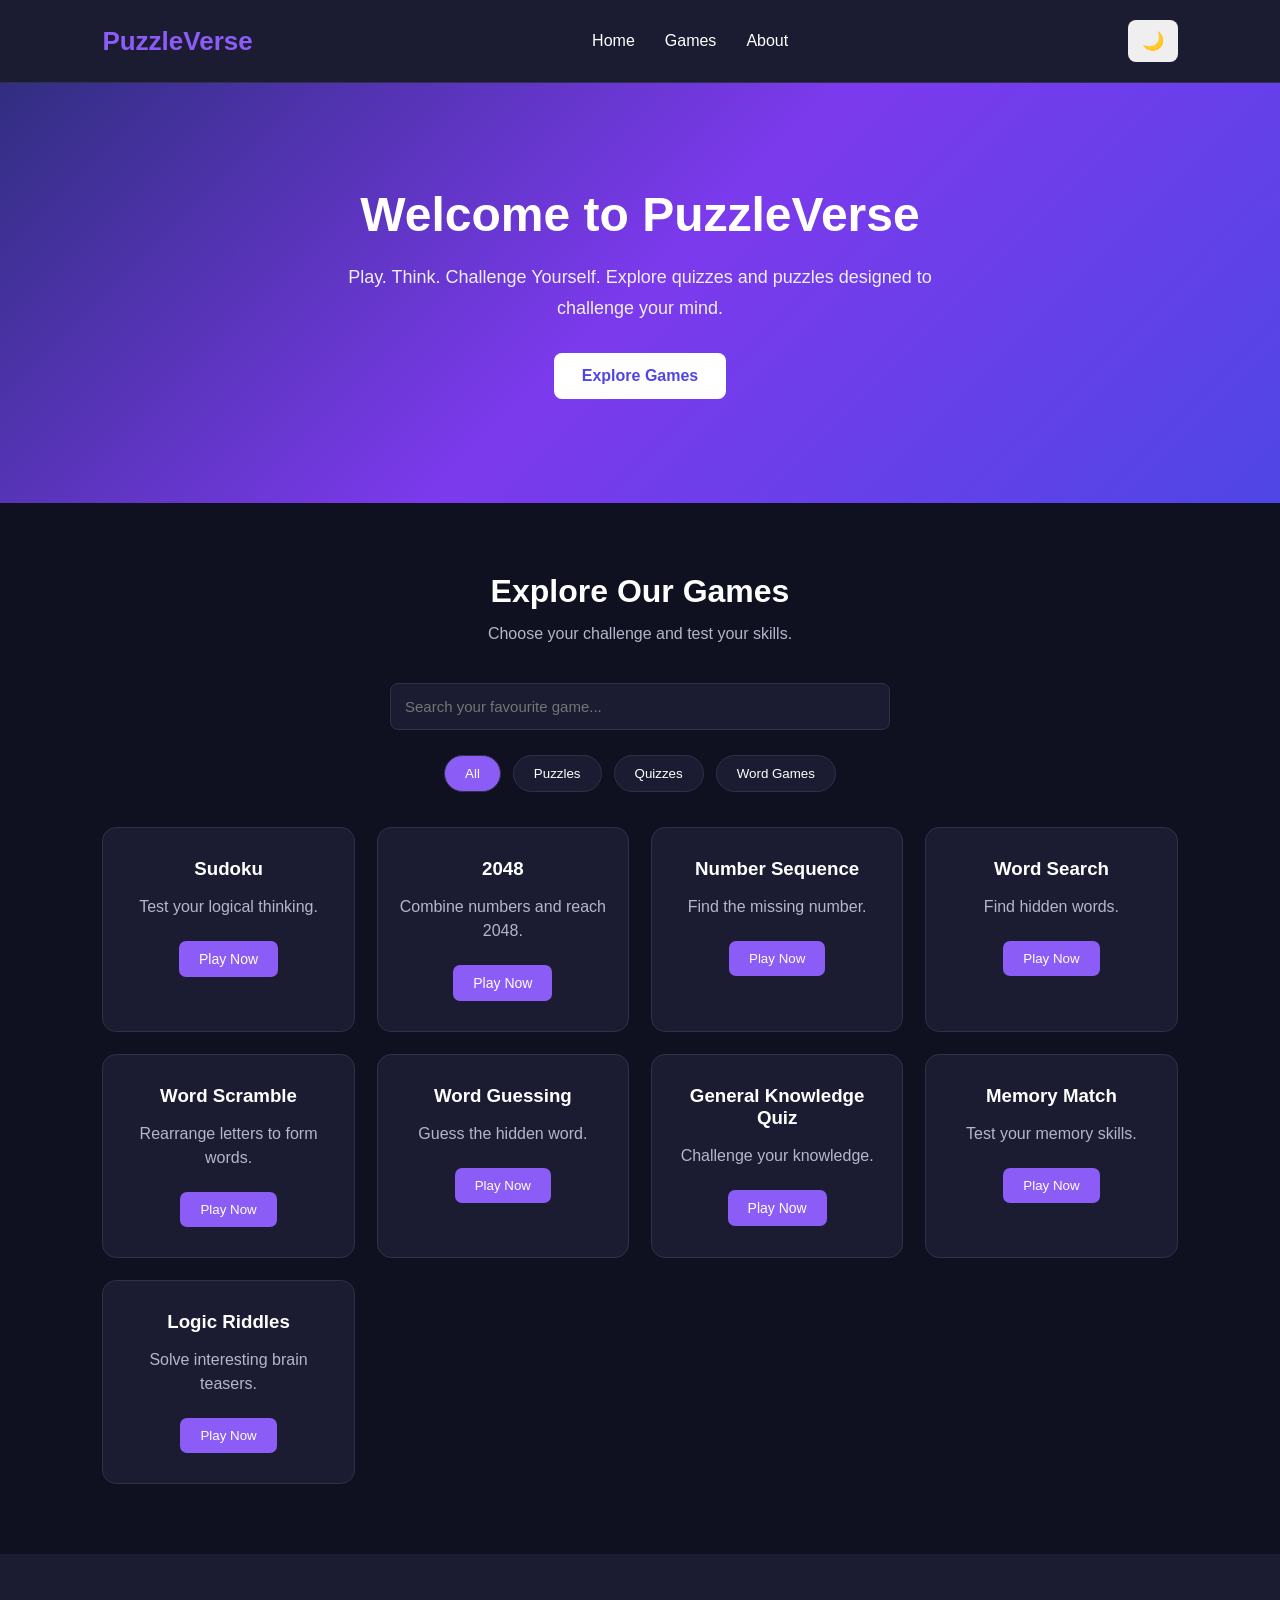
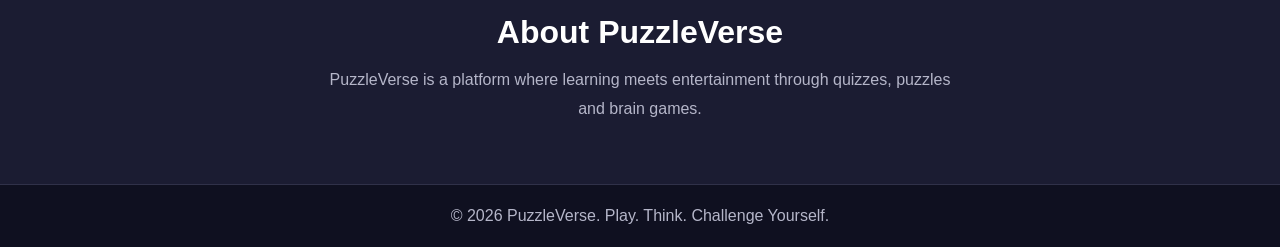
==== index.html @ 054cf8ab "Add 2048 puzzle game" ====
<!DOCTYPE html>
<html lang="en">
<head>
    <meta charset="UTF-8">
    <meta name="viewport" content="width=device-width, initial-scale=1.0">

    <title>PuzzleVerse | Play. Think. Challenge Yourself.</title>

    <link rel="stylesheet" href="style.css">
</head>

<body>

    <!-- Navigation Bar -->
    <header>
        <nav class="navbar">
            <div class="logo">PuzzleVerse</div>

            <ul class="nav-links">
                <li><a href="#home">Home</a></li>
                <li><a href="#games">Games</a></li>
                <li><a href="#about">About</a></li>
            </ul>

            <button id="theme-toggle">🌙</button>
        </nav>
    </header>

    <!-- Home Section -->
    <main>

        <section id="home" class="hero">
            <div class="hero-content">
                <h1>Welcome to PuzzleVerse</h1>

                <p>
                    Play. Think. Challenge Yourself.
                    Explore quizzes and puzzles designed
                    to challenge your mind.
                </p>

                <a href="#games" class="start-btn">
                    Explore Games
                </a>
            </div>
        </section>

        
<!-- Games Section -->
<section id="games" class="games-section">

    <h2>Explore Our Games</h2>

    <p class="section-description">
        Choose your challenge and test your skills.
    </p>

    <!-- Search Bar -->
    <input
        type="text"
        id="game-search"
        placeholder="Search your favourite game..."
    >

    <!-- Category Filters -->
    <div class="category-filters">
        <button class="filter-btn active" data-category="all">All</button>
        <button class="filter-btn" data-category="puzzle">Puzzles</button>
        <button class="filter-btn" data-category="quiz">Quizzes</button>
        <button class="filter-btn" data-category="word">Word Games</button>
    </div>

    <!-- Games Container -->
    <div class="games-container">

        <div class="game-card" data-category="puzzle">
            <h3>Sudoku</h3>
            <p>Test your logical thinking.</p>
            <a href="sudoku.html" class="play-link">Play Now</a>
        </div>

        <div class="game-card" data-category="puzzle">
            <h3>2048</h3>
            <p>Combine numbers and reach 2048.</p>
            <a href="2048.html" class="play-link">Play Now</a>
        </div>

        <div class="game-card" data-category="puzzle">
            <h3>Number Sequence</h3>
            <p>Find the missing number.</p>
            <button>Play Now</button>
        </div>

        <div class="game-card" data-category="word">
            <h3>Word Search</h3>
            <p>Find hidden words.</p>
            <button>Play Now</button>
        </div>

        <div class="game-card" data-category="word">
            <h3>Word Scramble</h3>
            <p>Rearrange letters to form words.</p>
            <button>Play Now</button>
        </div>

        <div class="game-card" data-category="word">
            <h3>Word Guessing</h3>
            <p>Guess the hidden word.</p>
            <button>Play Now</button>
        </div>

        <div class="game-card" data-category="quiz">
            <h3>General Knowledge Quiz</h3>
            <p>Challenge your knowledge.</p>
            <a href="quiz.html" class="play-link">Play Now</a>
        </div>

        <div class="game-card" data-category="puzzle">
            <h3>Memory Match</h3>
            <p>Test your memory skills.</p>
            <button>Play Now</button>
        </div>

        <div class="game-card" data-category="puzzle">
            <h3>Logic Riddles</h3>
            <p>Solve interesting brain teasers.</p>
            <button>Play Now</button>
        </div>

    </div>

    <p id="no-results" hidden>No games found.</p>

</section>
        <!-- About Section -->
        <section id="about" class="about-section">
            <h2>About PuzzleVerse</h2>

            <p>
                PuzzleVerse is a platform where learning
                meets entertainment through quizzes,
                puzzles and brain games.
            </p>
        </section>

    </main>

    <!-- Footer -->
    <footer>
        <p>© 2026 PuzzleVerse. Play. Think. Challenge Yourself.</p>
    </footer>

    <script src="script.js"></script>

</body>
</html>
---- style.css ----
/* General Reset */
* {
    margin: 0;
    padding: 0;
    box-sizing: border-box;
}

/* Theme Variables */
:root {
    --bg-color: #0f1020;
    --card-color: #1b1c32;
    --text-color: #ffffff;
    --secondary-color: #b5b6c9;
    --primary-color: #8b5cf6;
    --border-color: #303149;
}

body {
    font-family: Arial, sans-serif;
    background-color: var(--bg-color);
    color: var(--text-color);
    transition: 0.3s ease;
}

/* Navigation */
.navbar {
    display: flex;
    justify-content: space-between;
    align-items: center;
    padding: 20px 8%;
    background-color: var(--card-color);
    border-bottom: 1px solid var(--border-color);
}

.logo {
    font-size: 26px;
    font-weight: bold;
    color: var(--primary-color);
}

.nav-links {
    display: flex;
    list-style: none;
    gap: 30px;
}

.nav-links a {
    text-decoration: none;
    color: var(--text-color);
    transition: 0.3s;
}

.nav-links a:hover {
    color: var(--primary-color);
}

#theme-toggle {
    padding: 10px 14px;
    border: none;
    border-radius: 8px;
    cursor: pointer;
    font-size: 18px;
}

/* Hero Section */
.hero {
    min-height: 420px;
    display: flex;
    align-items: center;
    justify-content: center;
    text-align: center;
    padding: 60px 20px;
    background: linear-gradient(135deg, #312e81, #7c3aed, #4f46e5);
}

.hero-content {
    max-width: 650px;
}

.hero h1 {
    font-size: 48px;
    margin-bottom: 20px;
}

.hero p {
    font-size: 18px;
    line-height: 1.7;
    margin-bottom: 30px;
    color: #eeeeff;
}

.start-btn {
    display: inline-block;
    padding: 14px 28px;
    background-color: white;
    color: #4f46e5;
    text-decoration: none;
    font-weight: bold;
    border-radius: 8px;
    transition: 0.3s;
}

.start-btn:hover {
    transform: translateY(-3px);
}

/* Games Section */
.games-section {
    padding: 70px 8%;
    text-align: center;
}

.games-section h2,
.about-section h2 {
    font-size: 32px;
    margin-bottom: 15px;
}

.section-description {
    color: var(--secondary-color);
    margin-bottom: 40px;
}

.games-container {
    display: grid;
    grid-template-columns: repeat(4, 1fr);
    gap: 22px;
}

.game-card {
    background-color: var(--card-color);
    padding: 30px 20px;
    border-radius: 14px;
    border: 1px solid var(--border-color);
    transition: 0.3s;
}

.game-card:hover {
    transform: translateY(-8px);
    border-color: var(--primary-color);
}

.game-card h3 {
    margin-bottom: 15px;
}

.game-card p {
    color: var(--secondary-color);
    line-height: 1.5;
    margin-bottom: 22px;
}

.game-card button {
    padding: 10px 20px;
    background-color: var(--primary-color);
    color: white;
    border: none;
    border-radius: 7px;
    cursor: pointer;
}

.game-card button:hover {
    background-color: #7041d8;
}

/* About Section */
.about-section {
    padding: 60px 8%;
    text-align: center;
    background-color: var(--card-color);
}

.about-section p {
    color: var(--secondary-color);
    max-width: 650px;
    margin: auto;
    line-height: 1.8;
}

/* Footer */
footer {
    text-align: center;
    padding: 22px;
    color: var(--secondary-color);
    border-top: 1px solid var(--border-color);
}

/* Light Theme */
body.light-theme {
    --bg-color: #f5f5ff;
    --card-color: #ffffff;
    --text-color: #20213a;
    --secondary-color: #66677a;
    --border-color: #e1e1ed;
}

/* Responsive Design */
@media (max-width: 900px) {
    .games-container {
        grid-template-columns: repeat(2, 1fr);
    }
}

@media (max-width: 600px) {
    .navbar {
        flex-wrap: wrap;
        gap: 18px;
    }

    .nav-links {
        gap: 15px;
    }

    .hero h1 {
        font-size: 34px;
    }

    .games-container {
        grid-template-columns: 1fr;
    }
}

/* Game Search */
#game-search {
    width: 100%;
    max-width: 500px;
    padding: 14px;
    margin: 10px auto 25px;
    display: block;
    border: 1px solid var(--border-color);
    border-radius: 8px;
    background-color: var(--card-color);
    color: var(--text-color);
    font-size: 15px;
    outline: none;
}

#game-search:focus {
    border-color: var(--primary-color);
}

/* Category Filters */
.category-filters {
    display: flex;
    justify-content: center;
    flex-wrap: wrap;
    gap: 12px;
    margin-bottom: 35px;
}

.filter-btn {
    padding: 10px 20px;
    border: 1px solid var(--border-color);
    border-radius: 20px;
    background-color: var(--card-color);
    color: var(--text-color);
    cursor: pointer;
    transition: 0.3s;
}

.filter-btn:hover,
.filter-btn.active {
    background-color: var(--primary-color);
    color: white;
}

/* No Search Results */
#no-results {
    margin-top: 25px;
    color: var(--secondary-color);
}

/* ==================================
   QUIZ PAGE DESIGN
================================== */

.quiz-page {
    min-height: 75vh;
    display: flex;
    justify-content: center;
    align-items: center;
    padding: 50px 20px;
}

.quiz-container {
    width: 100%;
    max-width: 650px;
    padding: 35px;
    background-color: var(--card-color);
    border: 1px solid var(--border-color);
    border-radius: 16px;
    text-align: center;
}

.quiz-container h1 {
    font-size: 30px;
    margin-bottom: 12px;
}

.quiz-subtitle {
    color: var(--secondary-color);
    margin-bottom: 30px;
}

#welcome-screen h2,
#result-screen h2 {
    margin-bottom: 15px;
}

#welcome-screen p {
    color: var(--secondary-color);
    line-height: 1.7;
    margin-bottom: 25px;
}

.quiz-btn {
    padding: 13px 25px;
    background-color: var(--primary-color);
    color: white;
    border: none;
    border-radius: 8px;
    cursor: pointer;
    font-size: 15px;
    font-weight: bold;
    transition: 0.3s;
}

.quiz-btn:hover {
    background-color: #7041d8;
    transform: translateY(-2px);
}

.quiz-info {
    display: flex;
    justify-content: space-between;
    margin: 25px 0 15px;
    font-weight: bold;
}

#timer {
    color: var(--primary-color);
}

.progress-container {
    height: 8px;
    background-color: var(--border-color);
    border-radius: 10px;
    overflow: hidden;
    margin-bottom: 30px;
}

#progress-bar {
    height: 100%;
    width: 0%;
    background-color: var(--primary-color);
    transition: width 0.3s;
}

#question-text {
    font-size: 21px;
    margin-bottom: 25px;
}

#options-container {
    display: grid;
    gap: 12px;
}

.option-btn {
    width: 100%;
    padding: 14px;
    background-color: var(--bg-color);
    color: var(--text-color);
    border: 1px solid var(--border-color);
    border-radius: 8px;
    cursor: pointer;
    font-size: 15px;
    text-align: left;
    transition: 0.2s;
}

.option-btn:hover:not(:disabled) {
    border-color: var(--primary-color);
}

.option-btn:disabled {
    cursor: not-allowed;
    opacity: 0.9;
}

.option-btn.correct {
    background-color: #15803d;
    color: white;
    border-color: #15803d;
}

.option-btn.incorrect {
    background-color: #b91c1c;
    color: white;
    border-color: #b91c1c;
}

#feedback {
    min-height: 25px;
    margin: 20px 0;
    font-weight: bold;
}

#result-screen p {
    margin: 18px 0;
    color: var(--secondary-color);
}

.back-link {
    display: inline-block;
    color: var(--primary-color);
    text-decoration: none;
}

.back-link:hover {
    text-decoration: underline;
}

@media (max-width: 600px) {
    .quiz-container {
        padding: 25px 18px;
    }

    .quiz-container h1 {
        font-size: 25px;
    }

    #question-text {
        font-size: 18px;
    }
}
.play-link {
    display: inline-block;
    padding: 10px 20px;
    background-color: var(--primary-color);
    color: white;
    text-decoration: none;
    border-radius: 7px;
    font-size: 14px;
}

.play-link:hover {
    background-color: #7041d8;
}

/* ==================================
   SUDOKU PAGE DESIGN
================================== */

.sudoku-page {
    min-height: 80vh;
    padding: 45px 15px;
    display: flex;
    justify-content: center;
    align-items: flex-start;
}

.sudoku-container {
    width: 100%;
    max-width: 650px;
    padding: 30px;
    background-color: var(--card-color);
    border: 1px solid var(--border-color);
    border-radius: 18px;
    text-align: center;
    box-shadow: 0 10px 35px rgba(0, 0, 0, 0.15);
}

.sudoku-container h1 {
    font-size: 32px;
    margin-bottom: 12px;
}

.sudoku-subtitle {
    color: var(--secondary-color);
    margin-bottom: 30px;
}

/* Game Settings */

#sudoku-settings {
    display: flex;
    flex-direction: column;
    align-items: center;
    gap: 15px;
}

#sudoku-settings h2 {
    margin-bottom: 10px;
}

#sudoku-settings label {
    width: 100%;
    max-width: 350px;
    text-align: left;
    font-weight: bold;
}

#difficulty,
#mistake-mode {
    width: 100%;
    max-width: 350px;
    padding: 12px;
    border: 1px solid var(--border-color);
    border-radius: 8px;
    background-color: var(--bg-color);
    color: var(--text-color);
    font-size: 15px;
}

/* Common Sudoku Buttons */

.sudoku-btn {
    padding: 12px 22px;
    background: linear-gradient(135deg, #8b5cf6, #6366f1);
    color: white;
    border: none;
    border-radius: 9px;
    cursor: pointer;
    font-size: 14px;
    font-weight: bold;
    transition: 0.25s ease;
}

.sudoku-btn:hover {
    transform: translateY(-3px);
    box-shadow: 0 5px 15px rgba(139, 92, 246, 0.3);
}

#start-sudoku {
    margin-top: 15px;
}

/* Game Information */

.sudoku-info {
    display: flex;
    justify-content: space-between;
    gap: 15px;
    margin: 20px 0;
    padding: 15px;
    background-color: var(--bg-color);
    border-radius: 10px;
    font-weight: bold;
}

/* Sudoku Board */

#sudoku-board {
    width: 100%;
    max-width: 500px;
    aspect-ratio: 1 / 1;
    margin: 20px auto;
    display: grid;
    grid-template-columns: repeat(9, 1fr);
    grid-template-rows: repeat(9, 1fr);
    border: 3px solid var(--primary-color);
    border-radius: 5px;
    overflow: hidden;
}

.sudoku-cell {
    min-width: 0;
    min-height: 0;
    display: flex;
    align-items: center;
    justify-content: center;
    padding: 0;
    border: 1px solid var(--border-color);
    background-color: var(--bg-color);
    color: var(--text-color);
    font-size: clamp(12px, 3.5vw, 21px);
    font-weight: 500;
    cursor: pointer;
    transition: background-color 0.15s ease;
}

/* Separate 3x3 Boxes */

.sudoku-cell:nth-child(3n) {
    border-right: 2px solid var(--primary-color);
}

.sudoku-cell:nth-child(9n) {
    border-right: none;
}

.sudoku-cell:nth-child(n+19):nth-child(-n+27),
.sudoku-cell:nth-child(n+46):nth-child(-n+54) {
    border-bottom: 2px solid var(--primary-color);
}

/* Fixed and Entered Numbers */

.sudoku-cell.fixed {
    font-weight: bold;
    color: var(--primary-color);
    background-color: var(--card-color);
}

.sudoku-cell.user-filled {
    color: #38bdf8;
    font-weight: bold;
}

/* Cell Highlighting */

.sudoku-cell.related {
    background-color: rgba(139, 92, 246, 0.12);
}

.sudoku-cell.selected {
    background-color: rgba(139, 92, 246, 0.35);
    outline: 2px solid var(--primary-color);
    outline-offset: -2px;
}

.sudoku-cell.same-number {
    background-color: rgba(34, 197, 94, 0.18);
}

.sudoku-cell.conflict {
    background-color: rgba(239, 68, 68, 0.25);
    color: #ef4444;
}

/* Number Buttons */

#number-buttons {
    max-width: 500px;
    margin: 20px auto;
    display: grid;
    grid-template-columns: repeat(5, 1fr);
    gap: 10px;
}

#number-buttons button {
    padding: 13px 5px;
    border: 1px solid var(--border-color);
    border-radius: 9px;
    background-color: var(--bg-color);
    color: var(--text-color);
    font-size: 18px;
    font-weight: bold;
    cursor: pointer;
    transition: 0.2s;
}

#number-buttons button:hover {
    background-color: var(--primary-color);
    color: white;
    transform: translateY(-2px);
}

/* Game Controls */

.sudoku-controls {
    display: flex;
    justify-content: center;
    flex-wrap: wrap;
    gap: 12px;
    margin-top: 25px;
}

#sudoku-message {
    min-height: 25px;
    margin-top: 20px;
    color: var(--secondary-color);
    font-weight: bold;
}

/* Result Screen */

#sudoku-result {
    padding: 25px 10px;
}

#sudoku-result h2 {
    margin-bottom: 15px;
    color: #22c55e;
}

#sudoku-result p {
    margin-bottom: 25px;
    color: var(--secondary-color);
}

#sudoku-result .back-link {
    display: block;
    margin-top: 20px;
}

/* Mobile Responsive Design */

@media (max-width: 600px) {

    .sudoku-page {
        padding: 25px 10px;
    }

    .sudoku-container {
        padding: 22px 12px;
    }

    .sudoku-container h1 {
        font-size: 25px;
    }

    .sudoku-info {
        font-size: 13px;
        padding: 12px 8px;
    }

    #sudoku-board {
        width: 100%;
    }

    #number-buttons {
        gap: 6px;
    }

    #number-buttons button {
        padding: 12px 3px;
        font-size: 16px;
    }

    .sudoku-controls {
        gap: 8px;
    }

    .sudoku-btn {
        padding: 11px 14px;
        font-size: 13px;
    }

}
/* Alternate Sudoku 3x3 box shading */
.sudoku-cell.shaded-box {
    background-color: #e8eaf5;
}

/* Dark mode */
body:not(.light-theme) .sudoku-cell.shaded-box {
    background-color: #252740;
}

/* =========================
   2048 GAME STYLING
========================= */

.game-page {
    min-height: 85vh;
    padding: 40px 20px;
    display: flex;
    justify-content: center;
    align-items: flex-start;
}

.game-container {
    width: 100%;
    max-width: 520px;
    text-align: center;
}

.game-container h1 {
    font-size: 3rem;
    margin-bottom: 8px;
    color: var(--primary-color);
}

.game-subtitle {
    color: var(--secondary-color);
    margin-bottom: 25px;
}

.game-score-container {
    display: flex;
    justify-content: center;
    gap: 15px;
    margin-bottom: 20px;
}

.score-box {
    background: var(--card-color);
    border: 1px solid var(--border-color);
    border-radius: 12px;
    padding: 12px 25px;
    min-width: 110px;
}

.score-box span {
    display: block;
    color: var(--secondary-color);
    font-size: 0.9rem;
}

.score-box strong {
    font-size: 1.5rem;
    color: var(--text-color);
}

.game-controls {
    display: flex;
    justify-content: center;
    gap: 12px;
    margin-bottom: 20px;
}

.game-controls button {
    border: none;
    border-radius: 8px;
    padding: 11px 20px;
    background: var(--primary-color);
    color: white;
    font-size: 0.95rem;
    font-weight: bold;
    cursor: pointer;
    transition: 0.2s;
}

.game-controls button:hover {
    opacity: 0.85;
    transform: translateY(-2px);
}

/* 4x4 Game Board */

.game-board {
    width: 100%;
    aspect-ratio: 1 / 1;
    background: var(--border-color);
    border-radius: 14px;
    padding: 10px;
    display: grid;
    grid-template-columns: repeat(4, 1fr);
    grid-template-rows: repeat(4, 1fr);
    gap: 10px;
    touch-action: none;
}

.tile {
    border-radius: 8px;
    display: flex;
    justify-content: center;
    align-items: center;
    font-size: clamp(1.2rem, 5vw, 2rem);
    font-weight: bold;
    color: #555;
    background: #dcdcdc;
    transition: background 0.15s;
}

/* Number tile colors */

.tile-0 {
    background: #c9c9c9;
}

.tile-2 {
    background: #eee4da;
}

.tile-4 {
    background: #ede0c8;
}

.tile-8 {
    background: #f2b179;
    color: white;
}

.tile-16 {
    background: #f59563;
    color: white;
}

.tile-32 {
    background: #f67c5f;
    color: white;
}

.tile-64 {
    background: #f65e3b;
    color: white;
}

.tile-128 {
    background: #edcf72;
    color: white;
}

.tile-256 {
    background: #edcc61;
    color: white;
}

.tile-512 {
    background: #edc850;
    color: white;
}

.tile-1024 {
    background: #edc53f;
    color: white;
    font-size: clamp(1rem, 4vw, 1.7rem);
}

.tile-2048 {
    background: #edc22e;
    color: white;
    font-size: clamp(1rem, 4vw, 1.7rem);
}

.game-message {
    min-height: 25px;
    margin: 20px 0;
    color: var(--secondary-color);
    font-weight: 500;
}

.game-instructions {
    margin-top: 25px;
    padding: 20px;
    background: var(--card-color);
    border: 1px solid var(--border-color);
    border-radius: 12px;
    text-align: left;
}

.game-instructions h3 {
    margin-bottom: 10px;
    color: var(--primary-color);
}

.game-instructions p {
    color: var(--secondary-color);
    line-height: 1.6;
}

/* Mobile responsiveness */

@media (max-width: 500px) {
    .game-page {
        padding: 25px 12px;
    }

    .game-board {
        gap: 7px;
        padding: 7px;
    }

    .game-controls button {
        padding: 10px 15px;
    }
}
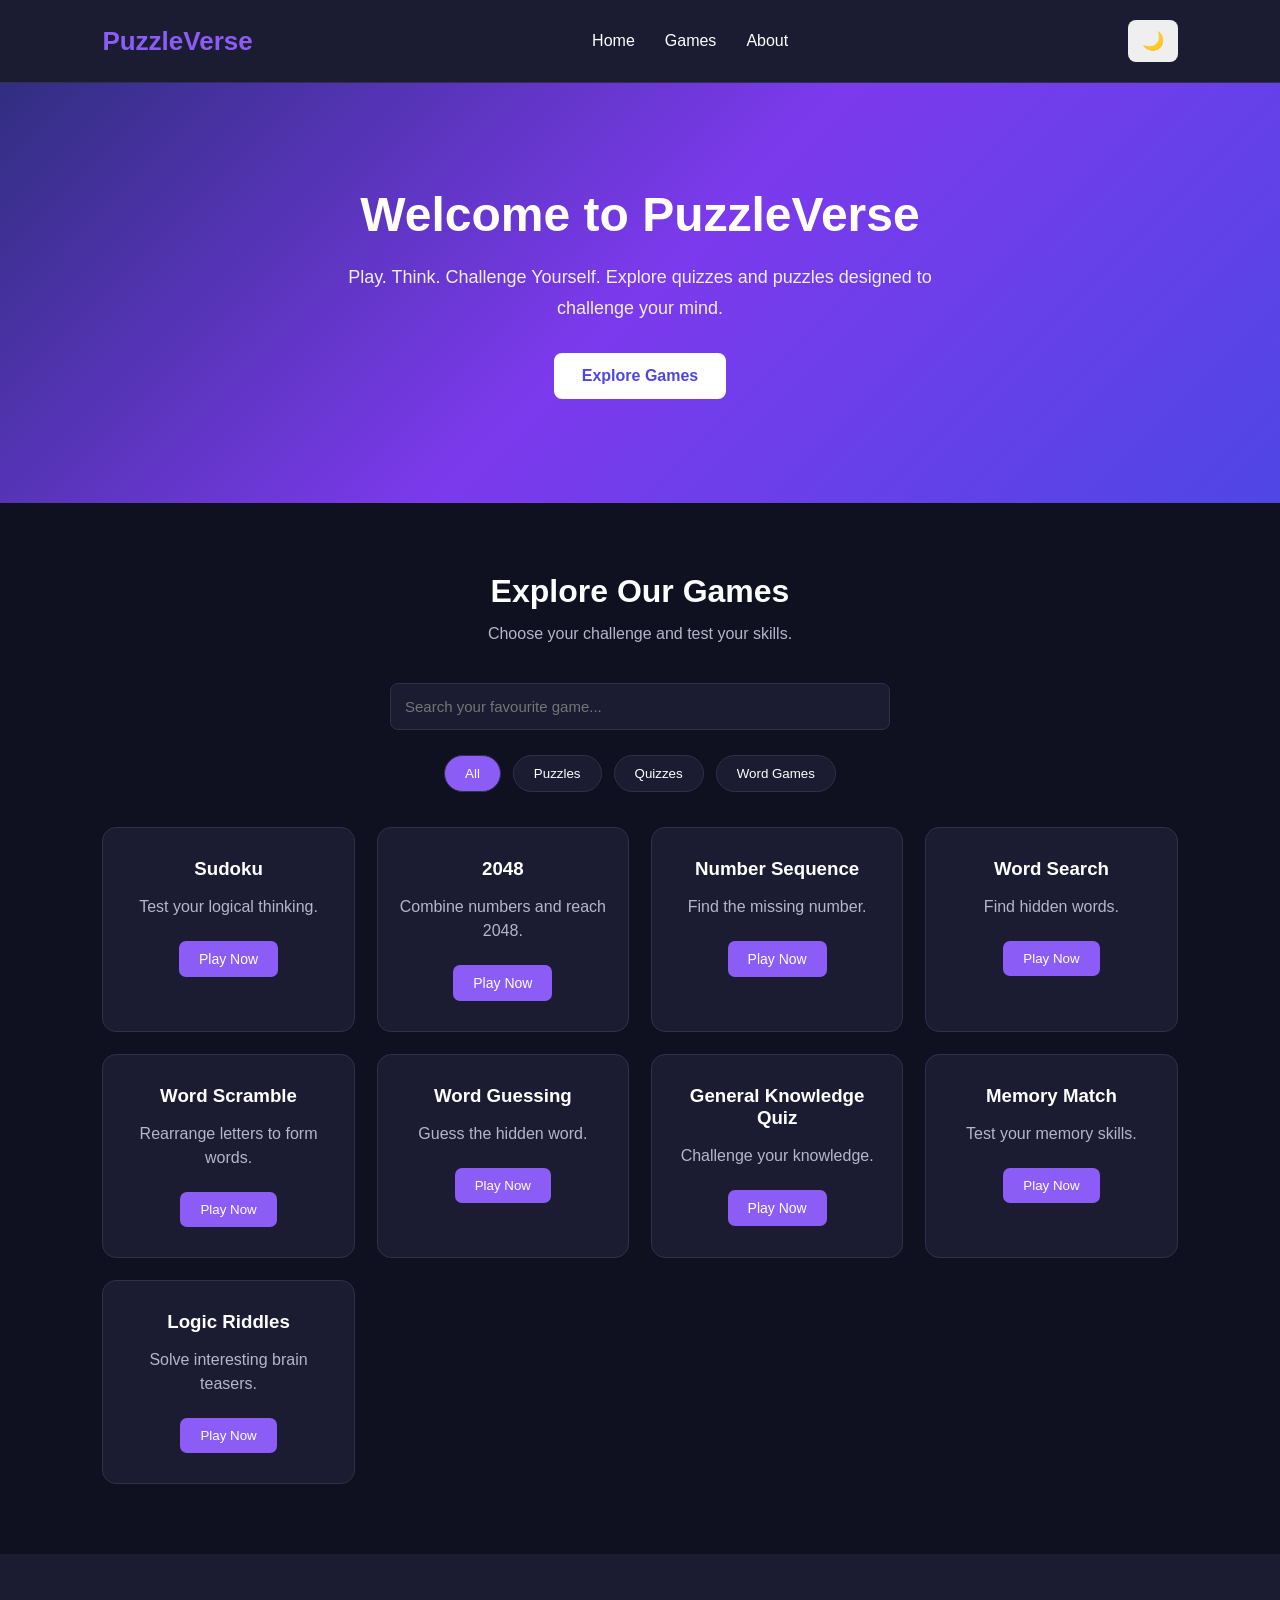
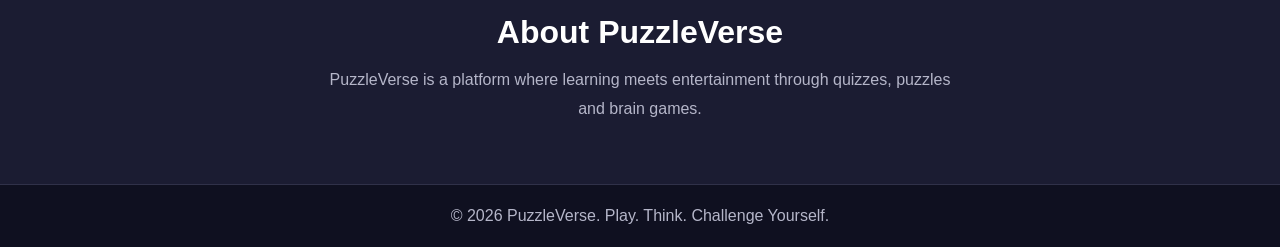
==== commit 45ff2d28: "Add number sequence puzzle game" ====
--- a/index.html
+++ b/index.html
@@ -88,7 +88,7 @@
         <div class="game-card" data-category="puzzle">
             <h3>Number Sequence</h3>
             <p>Find the missing number.</p>
-            <button>Play Now</button>
+            <a href="number-sequence.html" class="play-link">Play Now</a>
         </div>
 
         <div class="game-card" data-category="word">
--- a/style.css
+++ b/style.css
@@ -958,3 +958,286 @@
         padding: 10px 15px;
     }
 }
+
+/* ==============================
+   NUMBER SEQUENCE GAME
+============================== */
+
+.sequence-page {
+    min-height: 85vh;
+    padding: 40px 20px;
+    display: flex;
+    justify-content: center;
+    align-items: flex-start;
+}
+
+.sequence-container {
+    width: 100%;
+    max-width: 650px;
+    text-align: center;
+}
+
+.sequence-container h1 {
+    font-size: 2.6rem;
+    color: var(--primary-color);
+    margin-bottom: 10px;
+}
+
+.sequence-subtitle {
+    color: var(--secondary-color);
+    margin-bottom: 30px;
+}
+
+/* Settings */
+
+.sequence-settings {
+    display: flex;
+    justify-content: center;
+    align-items: center;
+    flex-wrap: wrap;
+    gap: 12px;
+    margin-bottom: 25px;
+}
+
+.sequence-settings label {
+    color: var(--text-color);
+    font-weight: bold;
+}
+
+.sequence-settings select,
+.sequence-settings button {
+    padding: 11px 16px;
+    border-radius: 8px;
+    border: 1px solid var(--border-color);
+    font-size: 0.95rem;
+}
+
+.sequence-settings select {
+    background: var(--card-color);
+    color: var(--text-color);
+}
+
+.sequence-settings button {
+    background: var(--primary-color);
+    color: white;
+    border: none;
+    cursor: pointer;
+    font-weight: bold;
+}
+
+/* Score information */
+
+.sequence-info {
+    display: grid;
+    grid-template-columns: repeat(3, 1fr);
+    gap: 12px;
+    margin-bottom: 20px;
+}
+
+.sequence-info-box {
+    background: var(--card-color);
+    border: 1px solid var(--border-color);
+    padding: 14px;
+    border-radius: 12px;
+}
+
+.sequence-info-box span {
+    display: block;
+    color: var(--secondary-color);
+    font-size: 0.9rem;
+}
+
+.sequence-info-box strong {
+    display: block;
+    color: var(--text-color);
+    font-size: 1.5rem;
+    margin-top: 5px;
+}
+
+/* Progress bar */
+
+.sequence-progress {
+    width: 100%;
+    height: 9px;
+    background: var(--border-color);
+    border-radius: 20px;
+    overflow: hidden;
+    margin-bottom: 25px;
+}
+
+#progress-bar {
+    height: 100%;
+    width: 0%;
+    background: var(--primary-color);
+    transition: width 0.3s ease;
+}
+
+/* Question area */
+
+.sequence-game {
+    background: var(--card-color);
+    border: 1px solid var(--border-color);
+    padding: 25px;
+    border-radius: 16px;
+}
+
+.sequence-game h2 {
+    color: var(--text-color);
+    margin-bottom: 25px;
+}
+
+.number-sequence {
+    display: flex;
+    justify-content: center;
+    flex-wrap: wrap;
+    gap: 10px;
+    margin: 25px 0;
+}
+
+.number-sequence span {
+    min-width: 55px;
+    padding: 15px 10px;
+    background: var(--bg-color);
+    border: 1px solid var(--border-color);
+    border-radius: 10px;
+    color: var(--text-color);
+    font-size: 1.3rem;
+    font-weight: bold;
+}
+
+.number-sequence .missing-number {
+    background: var(--primary-color);
+    color: white;
+    border-color: var(--primary-color);
+}
+
+/* Answer options */
+
+.sequence-options {
+    display: grid;
+    grid-template-columns: repeat(2, 1fr);
+    gap: 12px;
+    margin: 25px 0;
+}
+
+.sequence-option {
+    padding: 15px;
+    border: 1px solid var(--border-color);
+    border-radius: 10px;
+    background: var(--bg-color);
+    color: var(--text-color);
+    font-size: 1.1rem;
+    font-weight: bold;
+    cursor: pointer;
+    transition: 0.2s;
+}
+
+.sequence-option:hover:not(:disabled) {
+    border-color: var(--primary-color);
+    background: var(--primary-color);
+    color: white;
+}
+
+.sequence-option:disabled {
+    cursor: not-allowed;
+    opacity: 0.85;
+}
+
+.sequence-option.correct {
+    background: #16a34a;
+    color: white;
+    border-color: #16a34a;
+}
+
+.sequence-option.wrong {
+    background: #dc2626;
+    color: white;
+    border-color: #dc2626;
+}
+
+/* Messages and buttons */
+
+#sequence-message {
+    min-height: 25px;
+    margin: 15px 0;
+    font-weight: bold;
+    color: var(--secondary-color);
+}
+
+#next-question,
+#play-again {
+    padding: 12px 25px;
+    background: var(--primary-color);
+    color: white;
+    border: none;
+    border-radius: 8px;
+    font-weight: bold;
+    cursor: pointer;
+}
+
+#next-question:disabled {
+    opacity: 0.5;
+    cursor: not-allowed;
+}
+
+/* Results */
+
+.sequence-result {
+    display: none;
+    background: var(--card-color);
+    border: 1px solid var(--border-color);
+    padding: 30px;
+    border-radius: 16px;
+    margin-top: 20px;
+}
+
+.sequence-result h2 {
+    color: var(--primary-color);
+    margin-bottom: 15px;
+}
+
+.sequence-result p {
+    color: var(--secondary-color);
+    margin: 12px 0;
+}
+
+#final-score {
+    display: block;
+    font-size: 2.5rem;
+    color: var(--text-color);
+    margin: 15px 0;
+}
+
+/* Mobile */
+
+@media (max-width: 500px) {
+    .sequence-page {
+        padding: 25px 12px;
+    }
+
+    .sequence-container h1 {
+        font-size: 2rem;
+    }
+
+    .sequence-game {
+        padding: 18px 12px;
+    }
+
+    .number-sequence {
+        gap: 6px;
+    }
+
+    .number-sequence span {
+        min-width: 43px;
+        padding: 12px 7px;
+        font-size: 1.1rem;
+    }
+
+    .sequence-options {
+        gap: 8px;
+    }
+
+    .sequence-option {
+        padding: 13px 8px;
+    }
+}
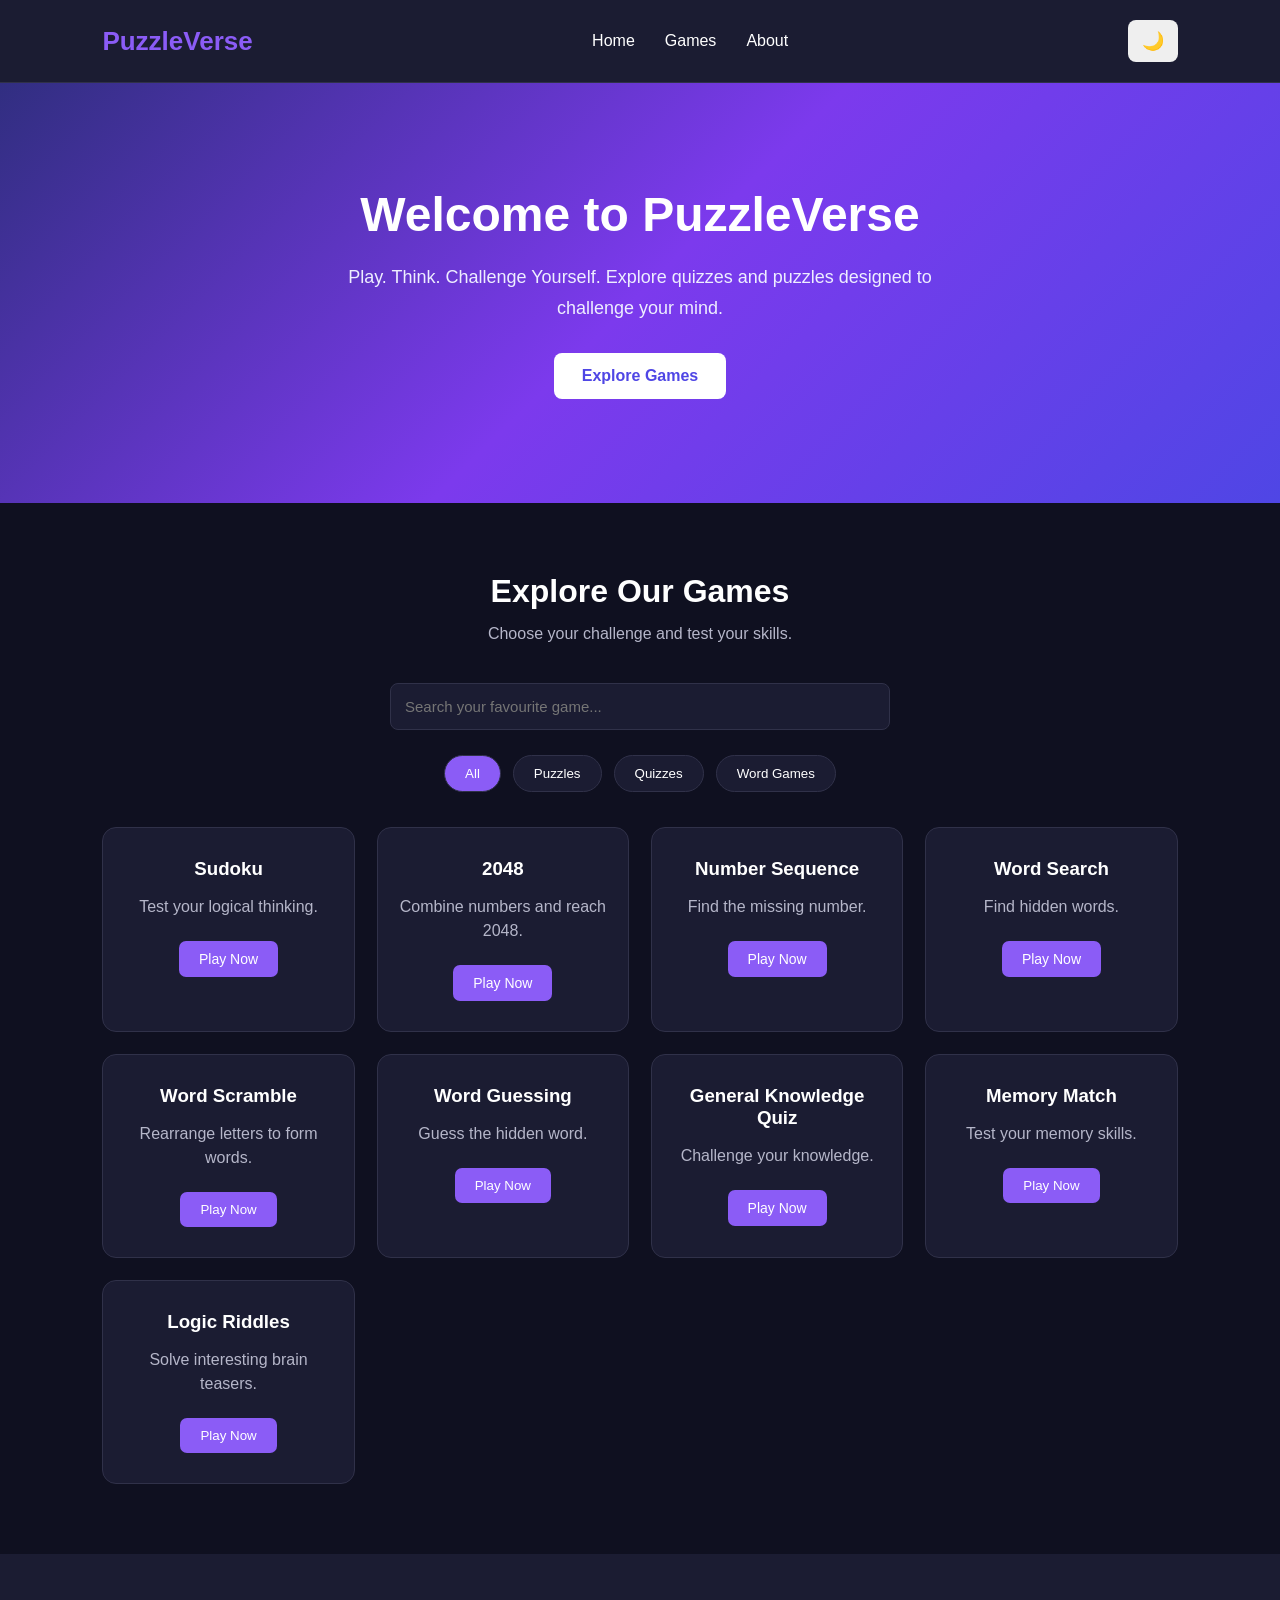
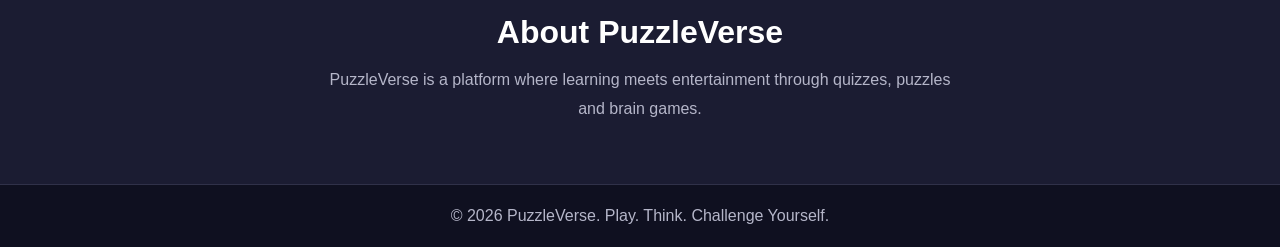
==== commit bea1de4d: "Add word search puzzle game" ====
--- a/index.html
+++ b/index.html
@@ -94,7 +94,7 @@
         <div class="game-card" data-category="word">
             <h3>Word Search</h3>
             <p>Find hidden words.</p>
-            <button>Play Now</button>
+            <a href="word-search.html" class="play-link">Play Now</a>
         </div>
 
         <div class="game-card" data-category="word">
--- a/style.css
+++ b/style.css
@@ -1241,3 +1241,267 @@
         padding: 13px 8px;
     }
 }
+
+/* =================================
+   WORD SEARCH GAME
+================================= */
+
+.word-search-page {
+    min-height: 85vh;
+    padding: 40px 20px;
+    display: flex;
+    justify-content: center;
+}
+
+.word-search-container {
+    width: 100%;
+    max-width: 850px;
+    text-align: center;
+}
+
+.word-search-container h1 {
+    font-size: 2.6rem;
+    color: var(--primary-color);
+    margin-bottom: 10px;
+}
+
+.word-search-subtitle {
+    color: var(--secondary-color);
+    margin-bottom: 25px;
+}
+
+/* Settings */
+
+.word-search-settings {
+    display: flex;
+    justify-content: center;
+    align-items: center;
+    flex-wrap: wrap;
+    gap: 12px;
+    margin-bottom: 25px;
+}
+
+.word-search-settings label {
+    color: var(--text-color);
+    font-weight: bold;
+}
+
+.word-search-settings select,
+.word-search-settings button {
+    padding: 11px 16px;
+    border-radius: 8px;
+    font-size: 0.95rem;
+}
+
+.word-search-settings select {
+    background: var(--card-color);
+    color: var(--text-color);
+    border: 1px solid var(--border-color);
+}
+
+.word-search-settings button {
+    background: var(--primary-color);
+    color: white;
+    border: none;
+    cursor: pointer;
+    font-weight: bold;
+}
+
+/* Information cards */
+
+.word-search-info {
+    display: grid;
+    grid-template-columns: repeat(3, 1fr);
+    gap: 12px;
+    margin-bottom: 25px;
+}
+
+.word-info-box {
+    padding: 14px;
+    background: var(--card-color);
+    border: 1px solid var(--border-color);
+    border-radius: 12px;
+}
+
+.word-info-box span {
+    display: block;
+    color: var(--secondary-color);
+    font-size: 0.9rem;
+}
+
+.word-info-box strong {
+    display: block;
+    margin-top: 5px;
+    font-size: 1.4rem;
+    color: var(--text-color);
+}
+
+/* Main layout */
+
+.word-search-layout {
+    display: grid;
+    grid-template-columns: minmax(0, 1fr) 200px;
+    gap: 20px;
+    align-items: start;
+}
+
+/* Letter grid */
+
+.word-grid {
+    display: grid;
+    grid-template-columns: repeat(10, minmax(0, 1fr));
+    gap: 5px;
+    padding: 12px;
+    background: var(--card-color);
+    border: 1px solid var(--border-color);
+    border-radius: 14px;
+    user-select: none;
+    touch-action: none;
+}
+
+.word-cell {
+    aspect-ratio: 1;
+    min-width: 0;
+    display: flex;
+    align-items: center;
+    justify-content: center;
+    border-radius: 6px;
+    background: var(--bg-color);
+    border: 1px solid var(--border-color);
+    color: var(--text-color);
+    font-size: clamp(0.7rem, 2.5vw, 1.1rem);
+    font-weight: bold;
+    cursor: pointer;
+    transition: 0.15s;
+}
+
+.word-cell.selected {
+    background: var(--primary-color);
+    color: white;
+    border-color: var(--primary-color);
+}
+
+.word-cell.found {
+    background: #16a34a;
+    color: white;
+    border-color: #16a34a;
+}
+
+/* Word list */
+
+.word-list-container {
+    padding: 16px;
+    background: var(--card-color);
+    border: 1px solid var(--border-color);
+    border-radius: 14px;
+    text-align: left;
+}
+
+.word-list-container h3 {
+    color: var(--primary-color);
+    margin-bottom: 15px;
+    text-align: center;
+}
+
+.word-list {
+    display: flex;
+    flex-direction: column;
+    gap: 10px;
+}
+
+.word-item {
+    padding: 8px 10px;
+    background: var(--bg-color);
+    border: 1px solid var(--border-color);
+    border-radius: 7px;
+    color: var(--text-color);
+    font-weight: bold;
+    text-align: center;
+}
+
+.word-item.found {
+    color: #16a34a;
+    text-decoration: line-through;
+    opacity: 0.7;
+}
+
+/* Message and buttons */
+
+.word-message {
+    min-height: 25px;
+    margin: 20px 0;
+    color: var(--secondary-color);
+    font-weight: bold;
+}
+
+#word-play-again {
+    padding: 12px 25px;
+    border: none;
+    border-radius: 8px;
+    background: var(--primary-color);
+    color: white;
+    font-weight: bold;
+    cursor: pointer;
+    transition: 0.2s;
+}
+
+#word-play-again:hover {
+    opacity: 0.85;
+    transform: translateY(-2px);
+}
+
+/* Instructions */
+
+.word-instructions {
+    margin-top: 30px;
+    padding: 20px;
+    background: var(--card-color);
+    border: 1px solid var(--border-color);
+    border-radius: 12px;
+    text-align: left;
+}
+
+.word-instructions h3 {
+    color: var(--primary-color);
+    margin-bottom: 10px;
+}
+
+.word-instructions p {
+    color: var(--secondary-color);
+    line-height: 1.6;
+    margin-bottom: 8px;
+}
+
+/* Mobile responsiveness */
+
+@media (max-width: 650px) {
+    .word-search-page {
+        padding: 25px 10px;
+    }
+
+    .word-search-container h1 {
+        font-size: 2rem;
+    }
+
+    .word-search-layout {
+        grid-template-columns: 1fr;
+    }
+
+    .word-list-container {
+        width: 100%;
+    }
+
+    .word-list {
+        display: grid;
+        grid-template-columns: repeat(2, 1fr);
+    }
+
+    .word-grid {
+        gap: 3px;
+        padding: 7px;
+    }
+
+    .word-cell {
+        border-radius: 4px;
+    }
+}
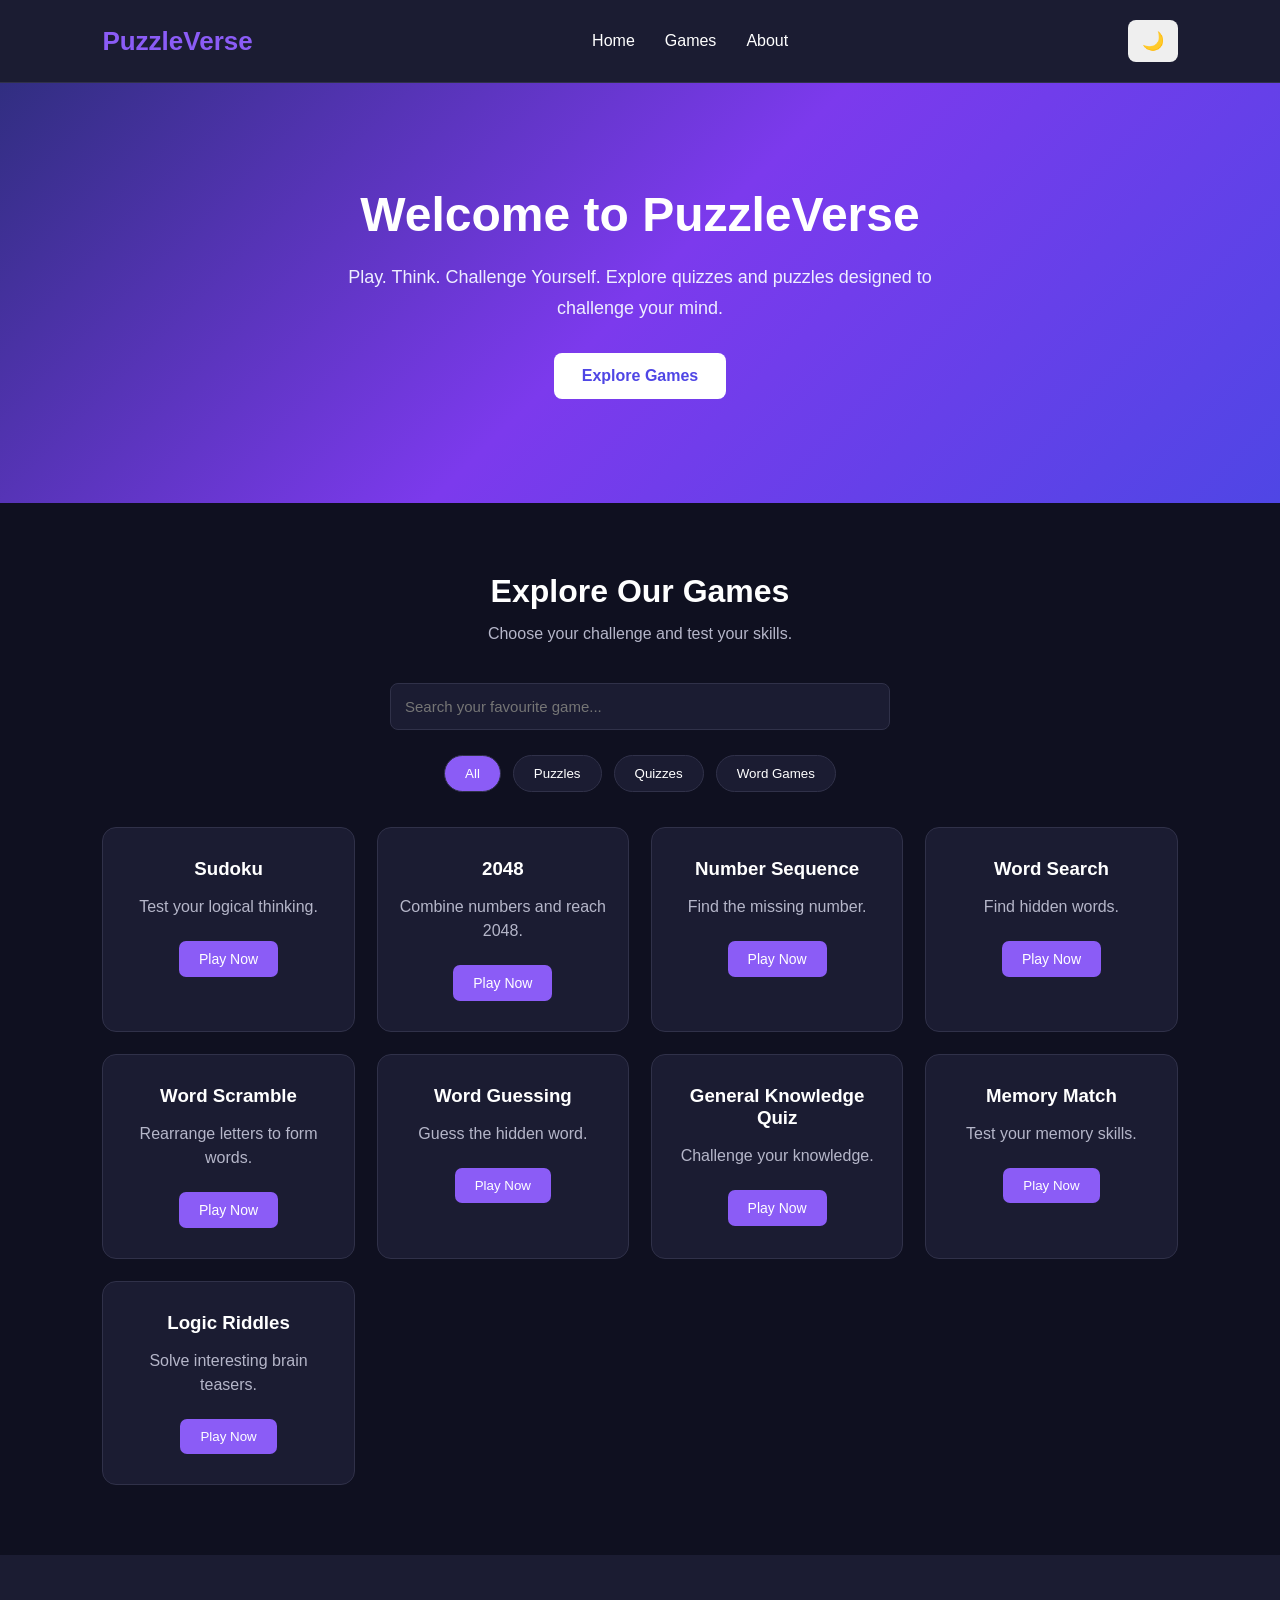
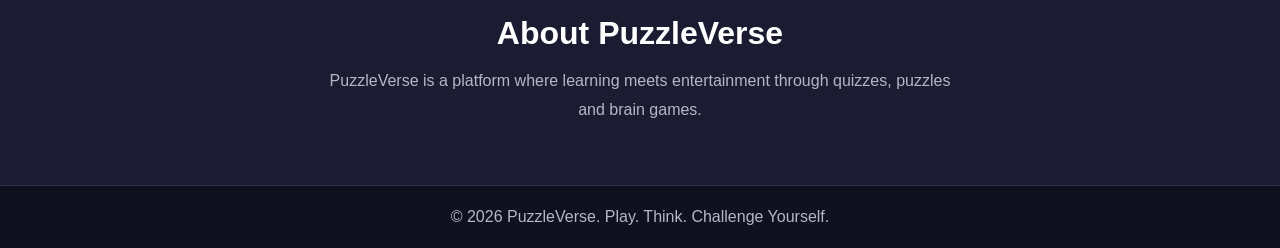
==== commit e36a7d29: "Add word scramble puzzle game" ====
--- a/index.html
+++ b/index.html
@@ -100,7 +100,7 @@
         <div class="game-card" data-category="word">
             <h3>Word Scramble</h3>
             <p>Rearrange letters to form words.</p>
-            <button>Play Now</button>
+            <a href="word-scramble.html" class="play-link">Play Now</a>
         </div>
 
         <div class="game-card" data-category="word">
--- a/style.css
+++ b/style.css
@@ -1505,3 +1505,255 @@
         border-radius: 4px;
     }
 }
+
+/* ==============================
+   WORD SCRAMBLE GAME
+================================ */
+
+.word-scramble-page {
+    min-height: 100vh;
+    padding: 35px 20px;
+}
+
+.word-scramble-container {
+    max-width: 850px;
+    margin: 0 auto;
+    text-align: center;
+}
+
+.word-scramble-container h1 {
+    font-size: 2.2rem;
+    margin-bottom: 10px;
+}
+
+.game-subtitle {
+    color: var(--text-secondary);
+    margin-bottom: 30px;
+}
+
+/* Difficulty settings */
+
+.scramble-settings {
+    display: flex;
+    justify-content: center;
+    align-items: center;
+    flex-wrap: wrap;
+    gap: 12px;
+    margin-bottom: 25px;
+}
+
+.scramble-settings select,
+.scramble-settings button {
+    padding: 10px 16px;
+    border: 1px solid var(--border-color);
+    border-radius: 8px;
+    font-size: 14px;
+}
+
+.scramble-settings select {
+    background: var(--card-bg);
+    color: var(--text-color);
+}
+
+.scramble-settings select option {
+    background-color: black;
+    color: #f1eeee;
+}
+
+.scramble-settings button {
+    background: var(--primary-color);
+    color: white;
+    cursor: pointer;
+    border: none;
+}
+
+/* Game statistics */
+
+.scramble-info {
+    display: grid;
+    grid-template-columns: repeat(3, 1fr);
+    gap: 15px;
+    margin-bottom: 25px;
+}
+
+.scramble-info-card {
+    background: var(--card-bg);
+    border: 1px solid var(--border-color);
+    border-radius: 12px;
+    padding: 16px;
+    display: flex;
+    flex-direction: column;
+    gap: 8px;
+}
+
+.scramble-info-card span {
+    color: var(--text-secondary);
+    font-size: 14px;
+}
+
+.scramble-info-card strong {
+    font-size: 22px;
+}
+
+/* Main game area */
+
+.scramble-game {
+    background: var(--card-bg);
+    border: 1px solid var(--border-color);
+    border-radius: 16px;
+    padding: 30px 20px;
+    margin-bottom: 25px;
+}
+
+.scramble-label {
+    color: var(--text-secondary);
+    margin-bottom: 15px;
+}
+
+#scrambled-word {
+    font-size: clamp(1.8rem, 6vw, 3rem);
+    letter-spacing: 8px;
+    color: var(--primary-color);
+    margin: 20px 0;
+    overflow-wrap: anywhere;
+}
+
+#scramble-hint {
+    color: var(--text-secondary);
+    margin-bottom: 25px;
+}
+
+/* Answer input */
+
+.scramble-input-area {
+    display: flex;
+    justify-content: center;
+    gap: 10px;
+    max-width: 500px;
+    margin: 0 auto 20px;
+}
+
+.scramble-input-area input {
+    flex: 1;
+    min-width: 0;
+    padding: 13px;
+    border: 1px solid var(--border-color);
+    border-radius: 8px;
+    background: var(--bg-color);
+    color: var(--text-color);
+    font-size: 16px;
+}
+
+.scramble-input-area button {
+    padding: 12px 20px;
+    border: none;
+    border-radius: 8px;
+    background: var(--primary-color);
+    color: white;
+    cursor: pointer;
+}
+
+/* Hint and skip buttons */
+
+.scramble-actions {
+    display: flex;
+    justify-content: center;
+    flex-wrap: wrap;
+    gap: 12px;
+}
+
+.scramble-actions button,
+#scramble-play-again {
+    padding: 10px 18px;
+    border: 1px solid var(--border-color);
+    border-radius: 8px;
+    background: var(--bg-color);
+    color: var(--text-color);
+    cursor: pointer;
+}
+
+#scramble-message {
+    margin-top: 22px;
+    font-weight: 600;
+    min-height: 24px;
+}
+
+/* Results */
+
+.scramble-result {
+    background: var(--card-bg);
+    border: 1px solid var(--border-color);
+    border-radius: 16px;
+    padding: 30px 20px;
+    margin-bottom: 25px;
+}
+
+.scramble-result h2 {
+    margin-bottom: 15px;
+}
+
+#scramble-final-score {
+    display: block;
+    font-size: 42px;
+    color: var(--primary-color);
+    margin: 15px 0;
+}
+
+#scramble-play-again {
+    background: var(--primary-color);
+    color: white;
+    border: none;
+    margin-top: 15px;
+}
+
+/* Instructions */
+
+.scramble-instructions {
+    background: var(--card-bg);
+    border: 1px solid var(--border-color);
+    border-radius: 12px;
+    padding: 22px;
+    text-align: left;
+}
+
+.scramble-instructions h3 {
+    margin-bottom: 12px;
+}
+
+.scramble-instructions ul {
+    padding-left: 22px;
+    line-height: 1.9;
+    color: var(--text-secondary);
+}
+
+/* Mobile layout */
+
+@media (max-width: 600px) {
+    .word-scramble-page {
+        padding: 25px 12px;
+    }
+
+    .scramble-info {
+        gap: 8px;
+    }
+
+    .scramble-info-card {
+        padding: 12px 6px;
+    }
+
+    .scramble-info-card strong {
+        font-size: 18px;
+    }
+
+    .scramble-input-area {
+        flex-direction: column;
+    }
+
+    .scramble-input-area button {
+        width: 100%;
+    }
+
+    #scrambled-word {
+        letter-spacing: 4px;
+    }
+}
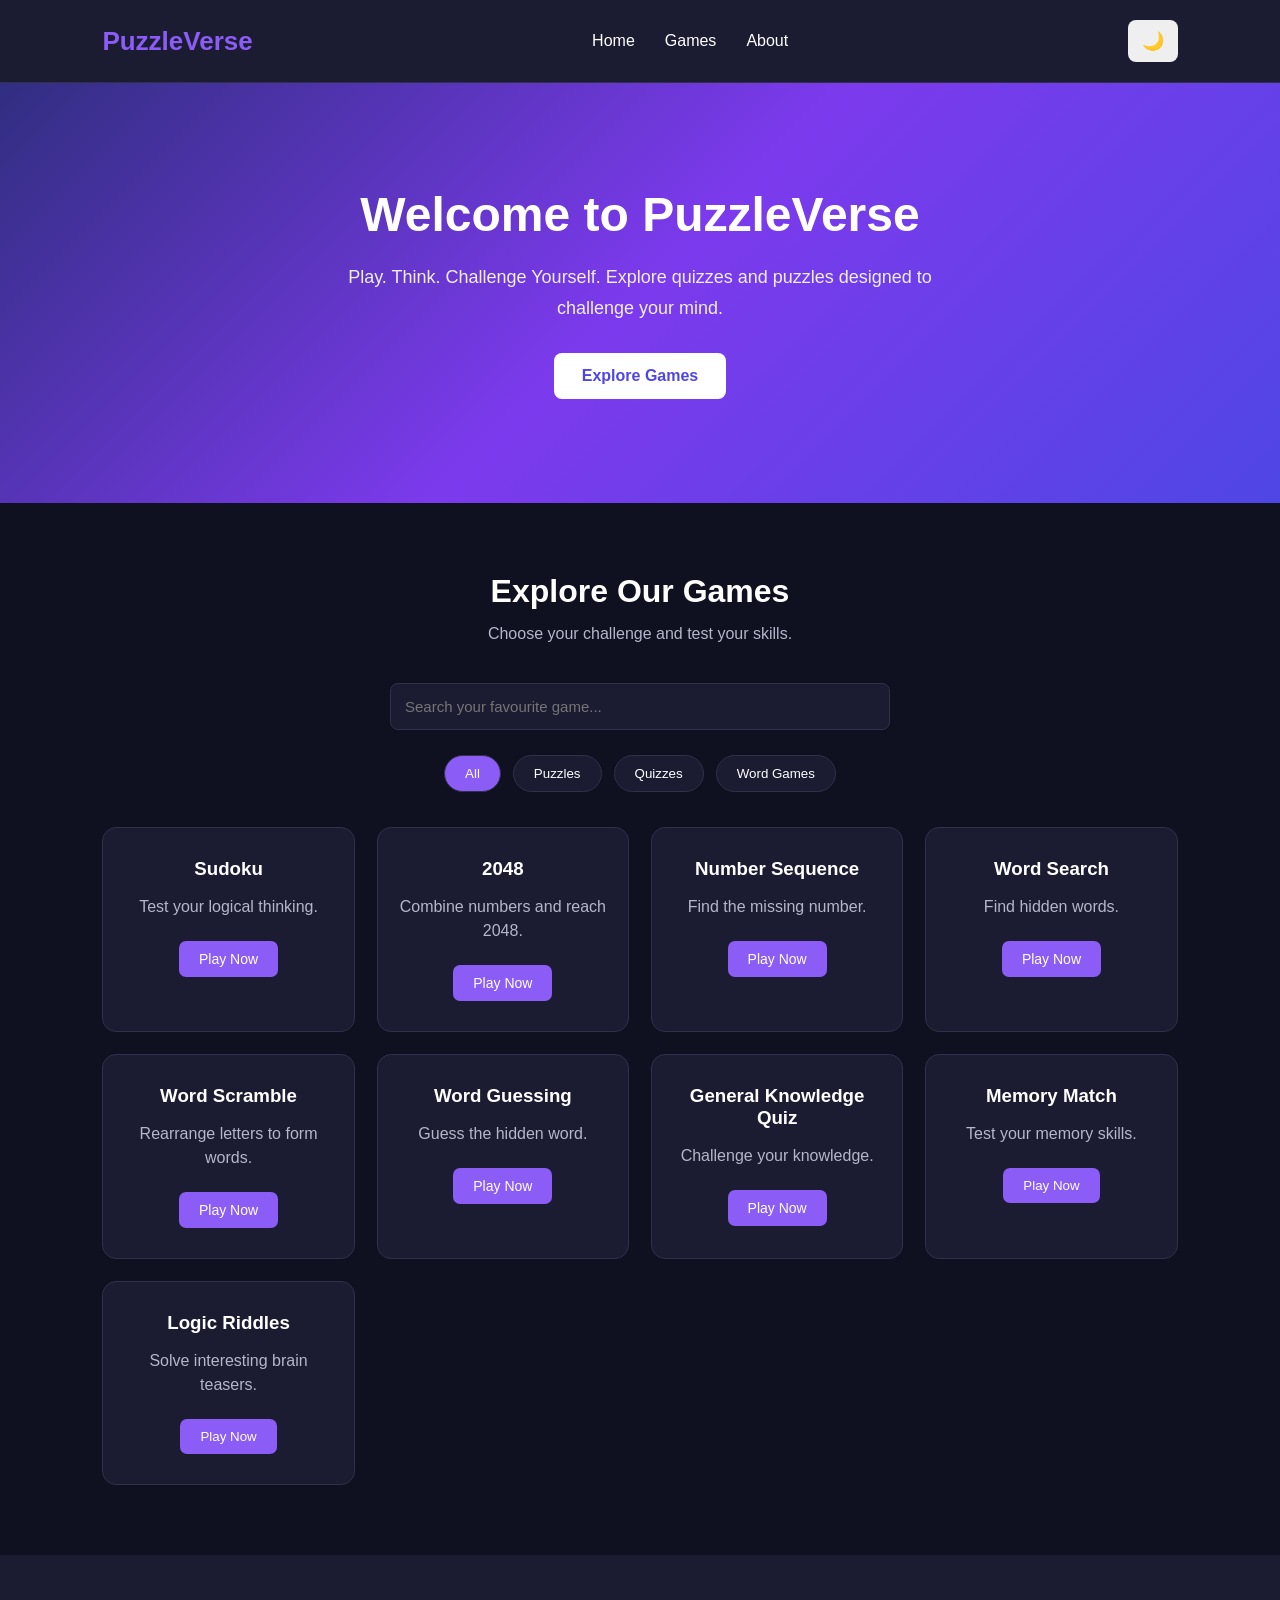
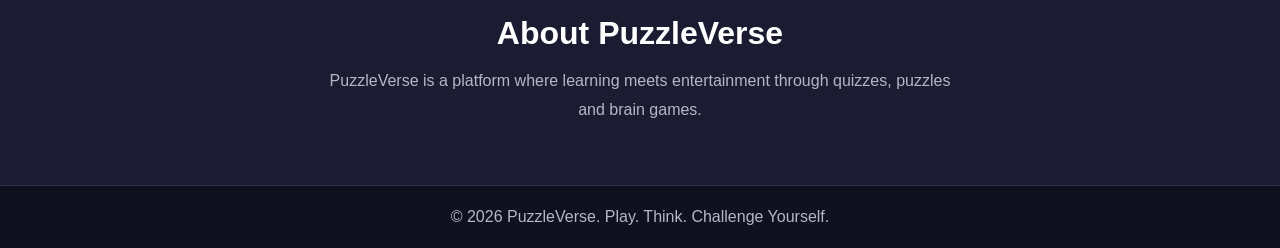
==== commit f24f05ad: "Add word guessing game" ====
--- a/index.html
+++ b/index.html
@@ -106,7 +106,7 @@
         <div class="game-card" data-category="word">
             <h3>Word Guessing</h3>
             <p>Guess the hidden word.</p>
-            <button>Play Now</button>
+            <a href="word-guessing.html" class="play-link">Play Now</a>
         </div>
 
         <div class="game-card" data-category="quiz">
--- a/style.css
+++ b/style.css
@@ -1757,3 +1757,253 @@
         letter-spacing: 4px;
     }
 }
+
+/* ==============================
+   WORD GUESSING GAME
+================================ */
+
+.word-guess-page {
+    min-height: 100vh;
+    padding: 35px 20px;
+}
+
+.word-guess-container {
+    max-width: 850px;
+    margin: 0 auto;
+    text-align: center;
+}
+
+.word-guess-container h1 {
+    font-size: 2.2rem;
+    margin-bottom: 10px;
+}
+
+.word-guess-settings {
+    display: flex;
+    justify-content: center;
+    align-items: center;
+    flex-wrap: wrap;
+    gap: 12px;
+    margin-bottom: 25px;
+}
+
+.word-guess-settings select,
+.word-guess-settings button {
+    padding: 10px 16px;
+    border: 1px solid var(--border-color);
+    border-radius: 8px;
+    font-size: 14px;
+}
+
+.word-guess-settings select {
+    background: var(--card-bg);
+    color: var(--text-color);
+}
+
+.word-guess-settings select option {
+    background-color: white;
+    color: #171729;
+}
+
+.word-guess-settings button {
+    background: var(--primary-color);
+    color: white;
+    border: none;
+    cursor: pointer;
+}
+
+.word-guess-info {
+    display: grid;
+    grid-template-columns: repeat(3, 1fr);
+    gap: 15px;
+    margin-bottom: 25px;
+}
+
+.word-guess-info-card {
+    background: var(--card-bg);
+    border: 1px solid var(--border-color);
+    border-radius: 12px;
+    padding: 16px;
+    display: flex;
+    flex-direction: column;
+    gap: 8px;
+}
+
+.word-guess-info-card span {
+    color: var(--text-secondary);
+    font-size: 14px;
+}
+
+.word-guess-info-card strong {
+    font-size: 22px;
+}
+
+.word-guess-game {
+    background: var(--card-bg);
+    border: 1px solid var(--border-color);
+    border-radius: 16px;
+    padding: 30px 20px;
+    margin-bottom: 25px;
+}
+
+.guess-category {
+    color: var(--text-secondary);
+    margin-bottom: 20px;
+}
+
+.guess-instruction {
+    margin-bottom: 15px;
+}
+
+.guess-word {
+    font-size: clamp(2rem, 7vw, 3rem);
+    font-weight: bold;
+    letter-spacing: 12px;
+    color: var(--primary-color);
+    margin: 25px 0;
+    overflow-wrap: anywhere;
+}
+
+.guess-hint {
+    color: var(--text-secondary);
+    margin-bottom: 25px;
+    min-height: 24px;
+}
+
+.word-guess-game h3 {
+    margin-bottom: 18px;
+}
+
+/* Letter keyboard */
+
+.guess-keyboard {
+    display: flex;
+    justify-content: center;
+    flex-wrap: wrap;
+    gap: 9px;
+    max-width: 620px;
+    margin: 0 auto;
+}
+
+.guess-keyboard button {
+    width: 43px;
+    height: 43px;
+    border: 1px solid var(--border-color);
+    border-radius: 8px;
+    background: var(--bg-color);
+    color: var(--text-color);
+    font-size: 16px;
+    font-weight: bold;
+    cursor: pointer;
+    transition: 0.2s;
+}
+
+.guess-keyboard button:hover:not(:disabled) {
+    background: var(--primary-color);
+    color: white;
+}
+
+.guess-keyboard button:disabled {
+    opacity: 0.45;
+    cursor: not-allowed;
+}
+
+.guess-keyboard button.correct {
+    background: #16a34a;
+    color: white;
+    border-color: #16a34a;
+}
+
+.guess-keyboard button.wrong {
+    background: #dc2626;
+    color: white;
+    border-color: #dc2626;
+}
+
+.guess-message {
+    margin-top: 22px;
+    min-height: 24px;
+    font-weight: 600;
+}
+
+#next-guess-word,
+#guess-play-again {
+    padding: 12px 22px;
+    border: none;
+    border-radius: 8px;
+    background: var(--primary-color);
+    color: white;
+    cursor: pointer;
+    margin-top: 18px;
+}
+
+/* Result screen */
+
+.guess-result {
+    background: var(--card-bg);
+    border: 1px solid var(--border-color);
+    border-radius: 16px;
+    padding: 30px 20px;
+    margin-bottom: 25px;
+}
+
+#guess-final-score {
+    display: block;
+    font-size: 42px;
+    color: var(--primary-color);
+    margin: 15px 0;
+}
+
+/* Instructions */
+
+.guess-instructions {
+    background: var(--card-bg);
+    border: 1px solid var(--border-color);
+    border-radius: 12px;
+    padding: 22px;
+    text-align: left;
+}
+
+.guess-instructions h3 {
+    margin-bottom: 12px;
+}
+
+.guess-instructions ul {
+    padding-left: 22px;
+    line-height: 1.9;
+    color: var(--text-secondary);
+}
+
+/* Mobile responsive */
+
+@media (max-width: 600px) {
+    .word-guess-page {
+        padding: 25px 12px;
+    }
+
+    .word-guess-info {
+        gap: 8px;
+    }
+
+    .word-guess-info-card {
+        padding: 12px 5px;
+    }
+
+    .word-guess-info-card strong {
+        font-size: 18px;
+    }
+
+    .guess-keyboard {
+        gap: 6px;
+    }
+
+    .guess-keyboard button {
+        width: 35px;
+        height: 38px;
+        font-size: 14px;
+    }
+
+    .guess-word {
+        letter-spacing: 7px;
+    }
+}
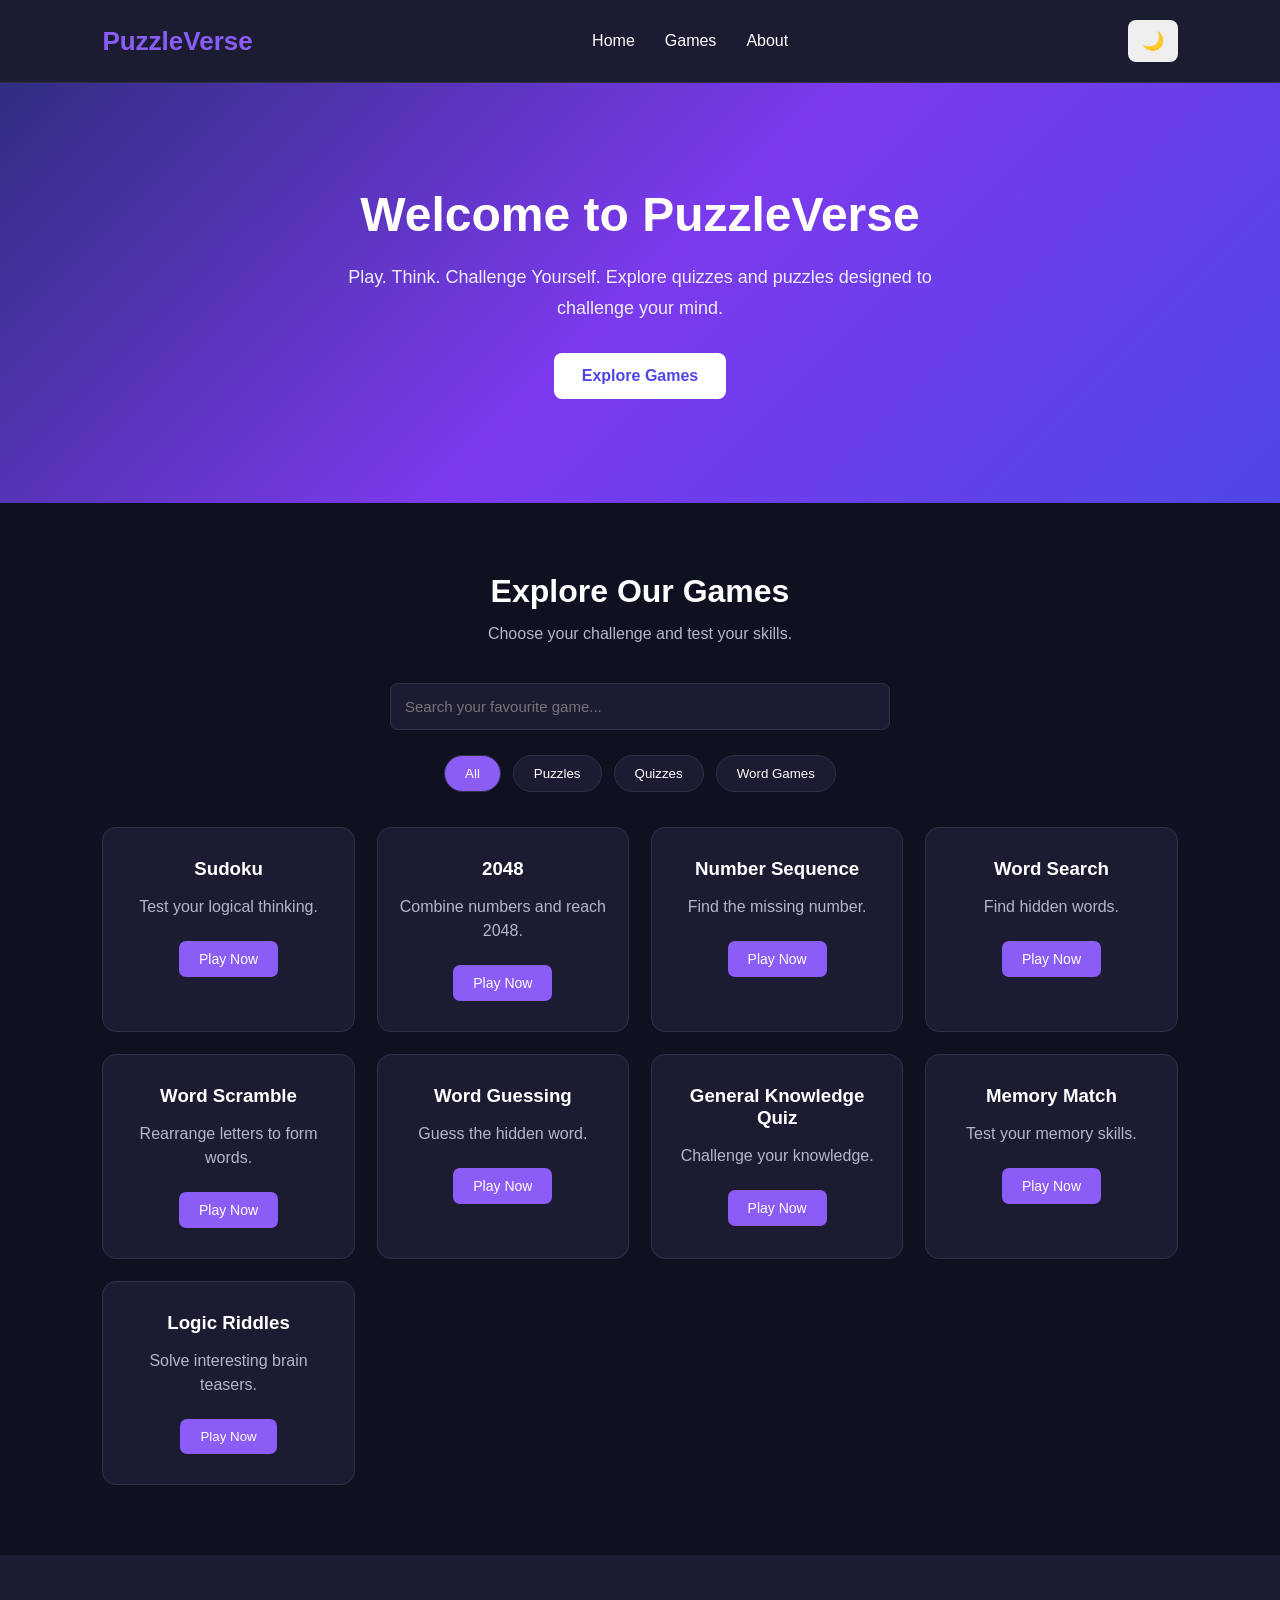
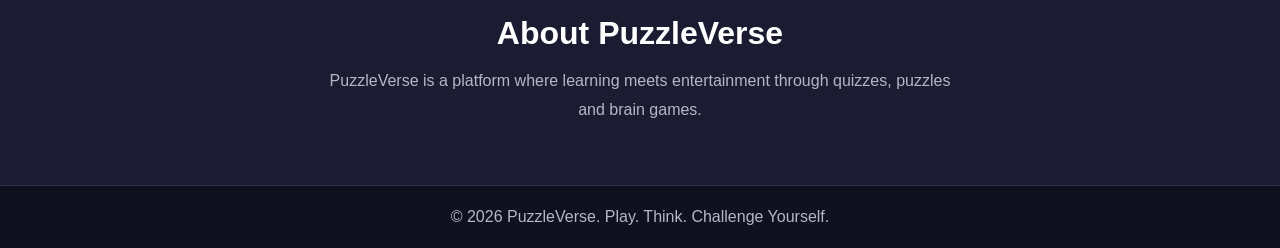
==== commit 7dba5c5b: "Add memory match game" ====
--- a/index.html
+++ b/index.html
@@ -118,7 +118,7 @@
         <div class="game-card" data-category="puzzle">
             <h3>Memory Match</h3>
             <p>Test your memory skills.</p>
-            <button>Play Now</button>
+            <a href="memory-match.html" class="play-link">Play Now</a>
         </div>
 
         <div class="game-card" data-category="puzzle">
--- a/style.css
+++ b/style.css
@@ -2007,3 +2007,237 @@
         letter-spacing: 7px;
     }
 }
+
+/* ================================
+   MEMORY MATCH GAME
+================================ */
+
+.memory-page {
+    min-height: 100vh;
+    padding: 35px 15px;
+}
+
+.memory-container {
+    max-width: 850px;
+    margin: auto;
+    padding: 25px;
+    background: var(--card-bg);
+    border-radius: 18px;
+    box-shadow: 0 8px 25px rgba(0, 0, 0, 0.08);
+    text-align: center;
+}
+
+.memory-container h1 {
+    font-size: 2.2rem;
+    margin-bottom: 8px;
+}
+
+.memory-subtitle {
+    color: var(--text-color);
+    opacity: 0.75;
+    margin-bottom: 25px;
+}
+
+.memory-settings {
+    display: flex;
+    justify-content: center;
+    align-items: center;
+    gap: 12px;
+    flex-wrap: wrap;
+    margin-bottom: 25px;
+}
+
+.memory-settings select,
+.memory-settings button,
+#memory-play-again {
+    padding: 11px 16px;
+    border-radius: 8px;
+    border: 1px solid var(--border-color);
+    font-size: 0.95rem;
+}
+
+.memory-settings select {
+    background: var(--card-bg);
+    color: var(--text-color);
+}
+
+.memory-settings select option {
+    background: white;
+    color: #171729;
+}
+
+.memory-settings button,
+#memory-play-again {
+    background: var(--primary-color);
+    color: white;
+    border: none;
+    cursor: pointer;
+    transition: 0.2s;
+}
+
+.memory-settings button:hover,
+#memory-play-again:hover {
+    transform: translateY(-2px);
+    opacity: 0.9;
+}
+
+.memory-info {
+    display: grid;
+    grid-template-columns: repeat(4, 1fr);
+    gap: 12px;
+    margin-bottom: 25px;
+}
+
+.memory-stat {
+    padding: 13px 8px;
+    border-radius: 12px;
+    background: var(--bg-color);
+    display: flex;
+    flex-direction: column;
+    gap: 6px;
+}
+
+.memory-stat span {
+    font-size: 0.85rem;
+    opacity: 0.75;
+}
+
+.memory-stat strong {
+    font-size: 1.3rem;
+}
+
+.memory-grid {
+    display: grid;
+    grid-template-columns: repeat(4, minmax(0, 1fr));
+    gap: 12px;
+    max-width: 540px;
+    margin: 0 auto 20px;
+}
+
+.memory-card {
+    aspect-ratio: 1 / 1;
+    border: none;
+    border-radius: 12px;
+    background: var(--primary-color);
+    color: white;
+    font-size: clamp(1.5rem, 5vw, 2.5rem);
+    cursor: pointer;
+    display: flex;
+    align-items: center;
+    justify-content: center;
+    transition: transform 0.25s, background 0.25s;
+    user-select: none;
+}
+
+.memory-card:hover:not(:disabled) {
+    transform: scale(1.04);
+}
+
+.memory-card.flipped {
+    background: var(--bg-color);
+    color: var(--text-color);
+    border: 2px solid var(--primary-color);
+}
+
+.memory-card.matched {
+    background: #d1fae5;
+    color: #065f46;
+    border: 2px solid #10b981;
+    cursor: default;
+    opacity: 0.9;
+}
+
+.memory-card:disabled {
+    cursor: default;
+}
+
+.memory-message {
+    min-height: 25px;
+    margin: 15px 0;
+    font-weight: 600;
+}
+
+.memory-result {
+    padding: 22px;
+    margin: 20px 0;
+    border-radius: 14px;
+    background: var(--bg-color);
+}
+
+.memory-result h2 {
+    margin-bottom: 10px;
+}
+
+.memory-result p {
+    margin-bottom: 15px;
+}
+
+.memory-instructions {
+    text-align: left;
+    margin-top: 30px;
+    padding: 20px;
+    background: var(--bg-color);
+    border-radius: 12px;
+}
+
+.memory-instructions h3 {
+    margin-bottom: 12px;
+}
+
+.memory-instructions ul {
+    padding-left: 22px;
+    line-height: 1.9;
+}
+
+/* Medium grid: 4 columns */
+.memory-grid.medium {
+    grid-template-columns: repeat(4, minmax(0, 1fr));
+}
+
+/* Hard grid: 6 columns */
+.memory-grid.hard {
+    grid-template-columns: repeat(6, minmax(0, 1fr));
+    gap: 8px;
+}
+
+.memory-grid.hard .memory-card {
+    border-radius: 8px;
+    font-size: clamp(1.1rem, 3.5vw, 2rem);
+}
+
+/* Mobile responsive */
+@media (max-width: 600px) {
+    .memory-container {
+        padding: 15px;
+    }
+
+    .memory-container h1 {
+        font-size: 1.8rem;
+    }
+
+    .memory-info {
+        grid-template-columns: repeat(2, 1fr);
+    }
+
+    .memory-grid {
+        gap: 8px;
+    }
+
+    .memory-grid.hard {
+        gap: 5px;
+    }
+
+    .memory-card {
+        border-radius: 8px;
+    }
+}
+
+@media (max-width: 360px) {
+    .memory-container {
+        padding: 10px;
+    }
+
+    .memory-grid {
+        gap: 5px;
+    }
+}
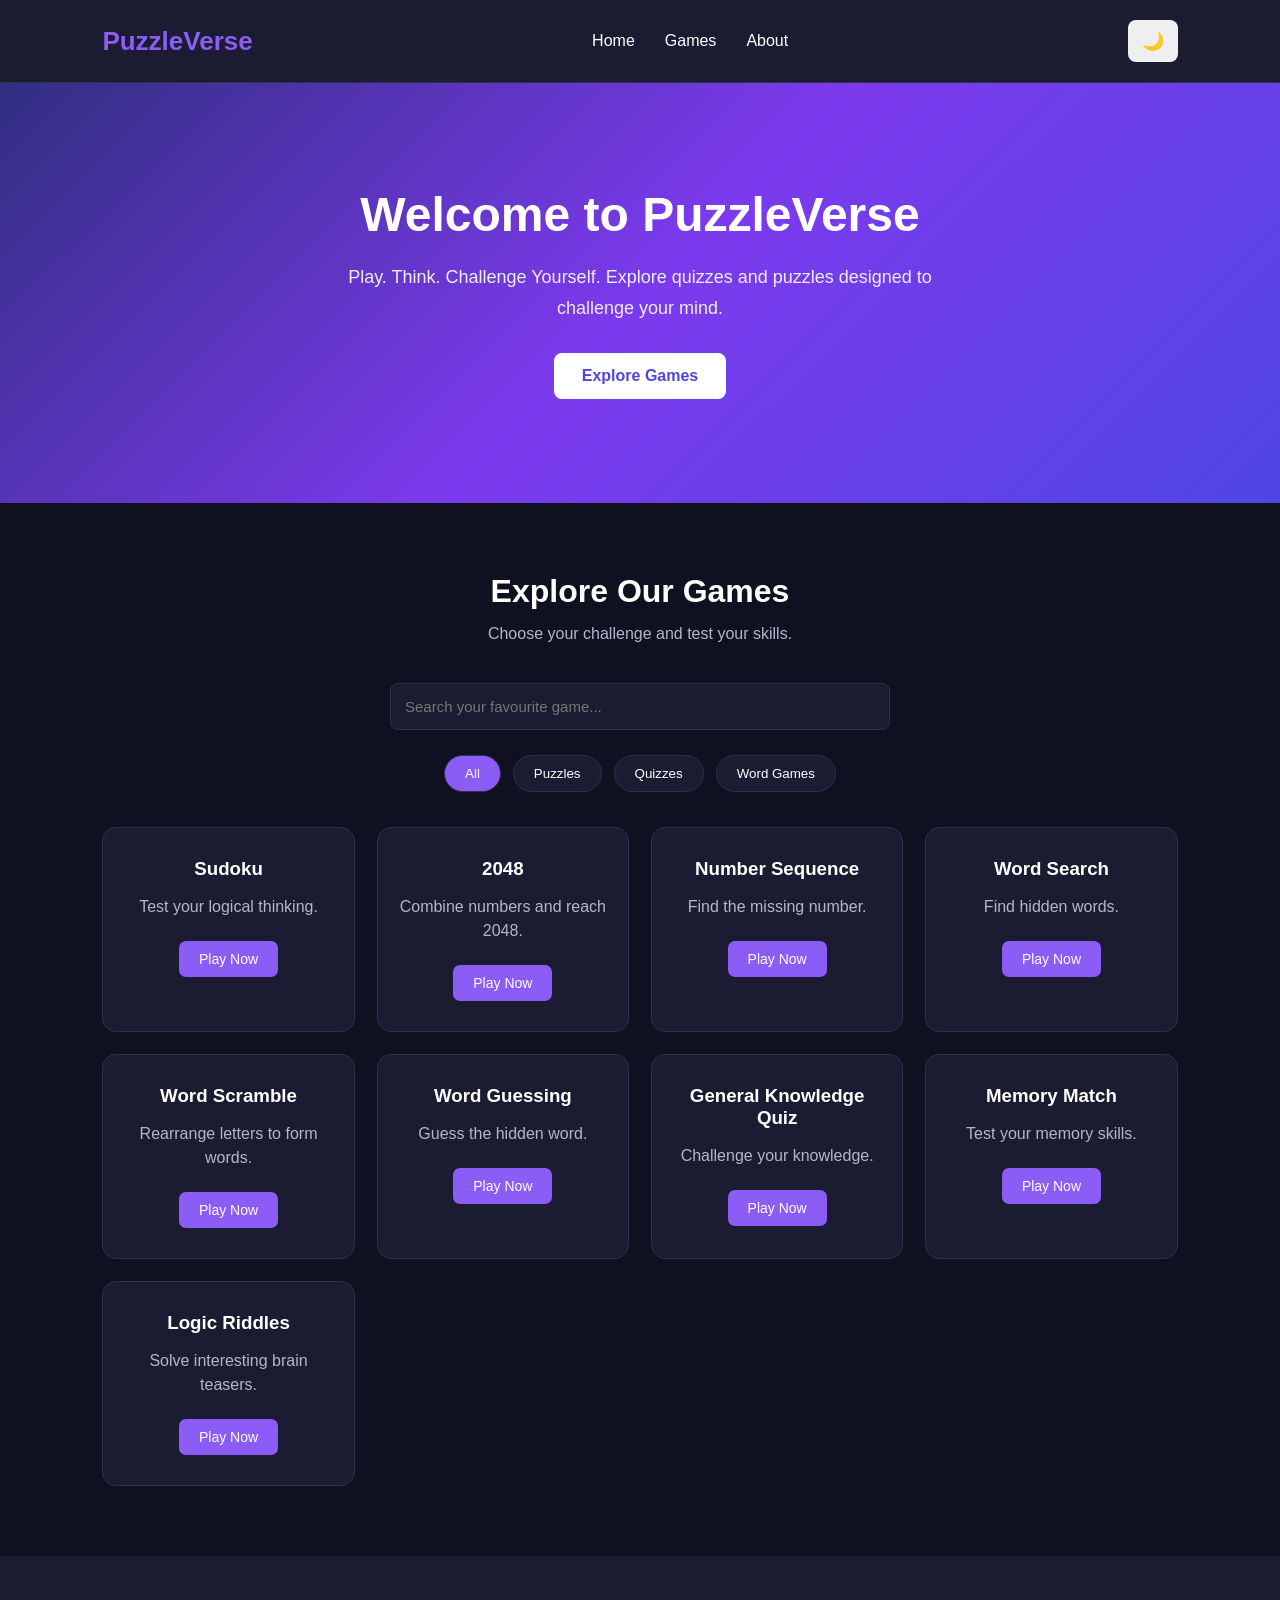
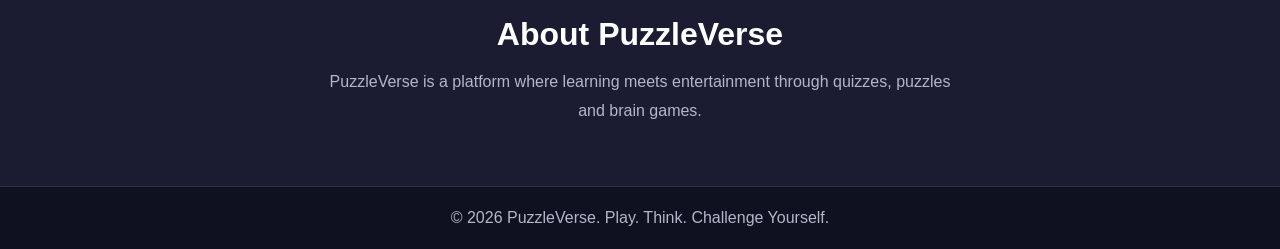
==== commit 52e40092: "Add logic riddles game" ====
--- a/index.html
+++ b/index.html
@@ -124,7 +124,7 @@
         <div class="game-card" data-category="puzzle">
             <h3>Logic Riddles</h3>
             <p>Solve interesting brain teasers.</p>
-            <button>Play Now</button>
+            <a href="logic-riddles.html" class="play-link">Play Now</a>
         </div>
 
     </div>
--- a/style.css
+++ b/style.css
@@ -2241,3 +2241,260 @@
         gap: 5px;
     }
 }
+
+/* ================================
+   LOGIC RIDDLES GAME
+================================ */
+
+.riddles-page {
+    min-height: 100vh;
+    padding: 35px 15px;
+}
+
+.riddles-container {
+    max-width: 850px;
+    margin: auto;
+    padding: 25px;
+    background: var(--card-bg);
+    border-radius: 18px;
+    box-shadow: 0 8px 25px rgba(0, 0, 0, 0.08);
+    text-align: center;
+}
+
+.riddles-container h1 {
+    font-size: 2.2rem;
+    margin-bottom: 8px;
+}
+
+.riddles-subtitle {
+    opacity: 0.75;
+    margin-bottom: 25px;
+}
+
+.riddles-settings {
+    display: flex;
+    justify-content: center;
+    align-items: center;
+    gap: 12px;
+    flex-wrap: wrap;
+    margin-bottom: 25px;
+}
+
+.riddles-settings select,
+.riddles-settings button,
+#riddle-next-button,
+#riddle-play-again,
+#riddle-hint-button {
+    padding: 11px 16px;
+    border-radius: 8px;
+    font-size: 0.95rem;
+    border: 1px solid var(--border-color);
+}
+
+.riddles-settings select {
+    background: var(--card-bg);
+    color: var(--text-color);
+}
+
+.riddles-settings select option {
+    background: white;
+    color: #171729;
+}
+
+.riddles-settings button,
+#riddle-next-button,
+#riddle-play-again {
+    background: var(--primary-color);
+    color: white;
+    border: none;
+    cursor: pointer;
+    transition: 0.2s;
+}
+
+.riddles-settings button:hover,
+#riddle-next-button:hover,
+#riddle-play-again:hover {
+    opacity: 0.9;
+    transform: translateY(-2px);
+}
+
+.riddles-info {
+    display: grid;
+    grid-template-columns: repeat(4, 1fr);
+    gap: 12px;
+    margin-bottom: 25px;
+}
+
+.riddle-stat {
+    background: var(--bg-color);
+    padding: 13px 8px;
+    border-radius: 12px;
+    display: flex;
+    flex-direction: column;
+    gap: 6px;
+}
+
+.riddle-stat span {
+    font-size: 0.85rem;
+    opacity: 0.75;
+}
+
+.riddle-stat strong {
+    font-size: 1.3rem;
+}
+
+.riddle-game {
+    padding: 25px;
+    background: var(--bg-color);
+    border-radius: 15px;
+}
+
+.riddle-category {
+    margin-bottom: 18px;
+}
+
+.riddle-category span {
+    display: inline-block;
+    padding: 7px 15px;
+    border-radius: 20px;
+    background: var(--primary-color);
+    color: white;
+    font-size: 0.85rem;
+}
+
+#riddle-question {
+    font-size: 1.3rem;
+    line-height: 1.6;
+    margin-bottom: 25px;
+}
+
+.riddle-options {
+    display: grid;
+    grid-template-columns: repeat(2, 1fr);
+    gap: 12px;
+    margin-bottom: 20px;
+}
+
+.riddle-option {
+    padding: 16px;
+    background: var(--card-bg);
+    color: var(--text-color);
+    border: 2px solid var(--border-color);
+    border-radius: 10px;
+    cursor: pointer;
+    font-size: 1rem;
+    transition: 0.2s;
+}
+
+.riddle-option:hover:not(:disabled) {
+    border-color: var(--primary-color);
+    transform: translateY(-2px);
+}
+
+.riddle-option.correct {
+    background: #d1fae5;
+    border-color: #10b981;
+    color: #065f46;
+}
+
+.riddle-option.wrong {
+    background: #fee2e2;
+    border-color: #ef4444;
+    color: #991b1b;
+}
+
+.riddle-option:disabled {
+    cursor: default;
+}
+
+.riddle-hint-area {
+    margin: 20px 0;
+}
+
+#riddle-hint-button {
+    background: transparent;
+    color: var(--primary-color);
+    border: 1px solid var(--primary-color);
+    cursor: pointer;
+}
+
+#riddle-hint {
+    margin-top: 12px;
+    padding: 12px;
+    background: var(--card-bg);
+    border-radius: 8px;
+    line-height: 1.5;
+}
+
+.riddle-message {
+    min-height: 25px;
+    margin: 15px 0;
+    font-weight: 600;
+}
+
+#riddle-next-button {
+    margin-top: 10px;
+}
+
+.riddle-result {
+    padding: 25px;
+    margin-top: 20px;
+    border-radius: 15px;
+    background: var(--bg-color);
+}
+
+.riddle-result h2 {
+    margin-bottom: 15px;
+}
+
+.riddle-result p {
+    margin: 10px 0;
+}
+
+#riddle-play-again {
+    margin-top: 15px;
+}
+
+.riddles-instructions {
+    text-align: left;
+    margin-top: 30px;
+    padding: 20px;
+    background: var(--bg-color);
+    border-radius: 12px;
+}
+
+.riddles-instructions h3 {
+    margin-bottom: 12px;
+}
+
+.riddles-instructions ul {
+    padding-left: 22px;
+    line-height: 1.9;
+}
+
+/* Mobile responsive */
+@media (max-width: 600px) {
+    .riddles-container {
+        padding: 15px;
+    }
+
+    .riddles-container h1 {
+        font-size: 1.8rem;
+    }
+
+    .riddles-info {
+        grid-template-columns: repeat(2, 1fr);
+    }
+
+    .riddle-game {
+        padding: 15px;
+    }
+
+    .riddle-options {
+        grid-template-columns: 1fr;
+    }
+
+    #riddle-question {
+        font-size: 1.1rem;
+    }
+}
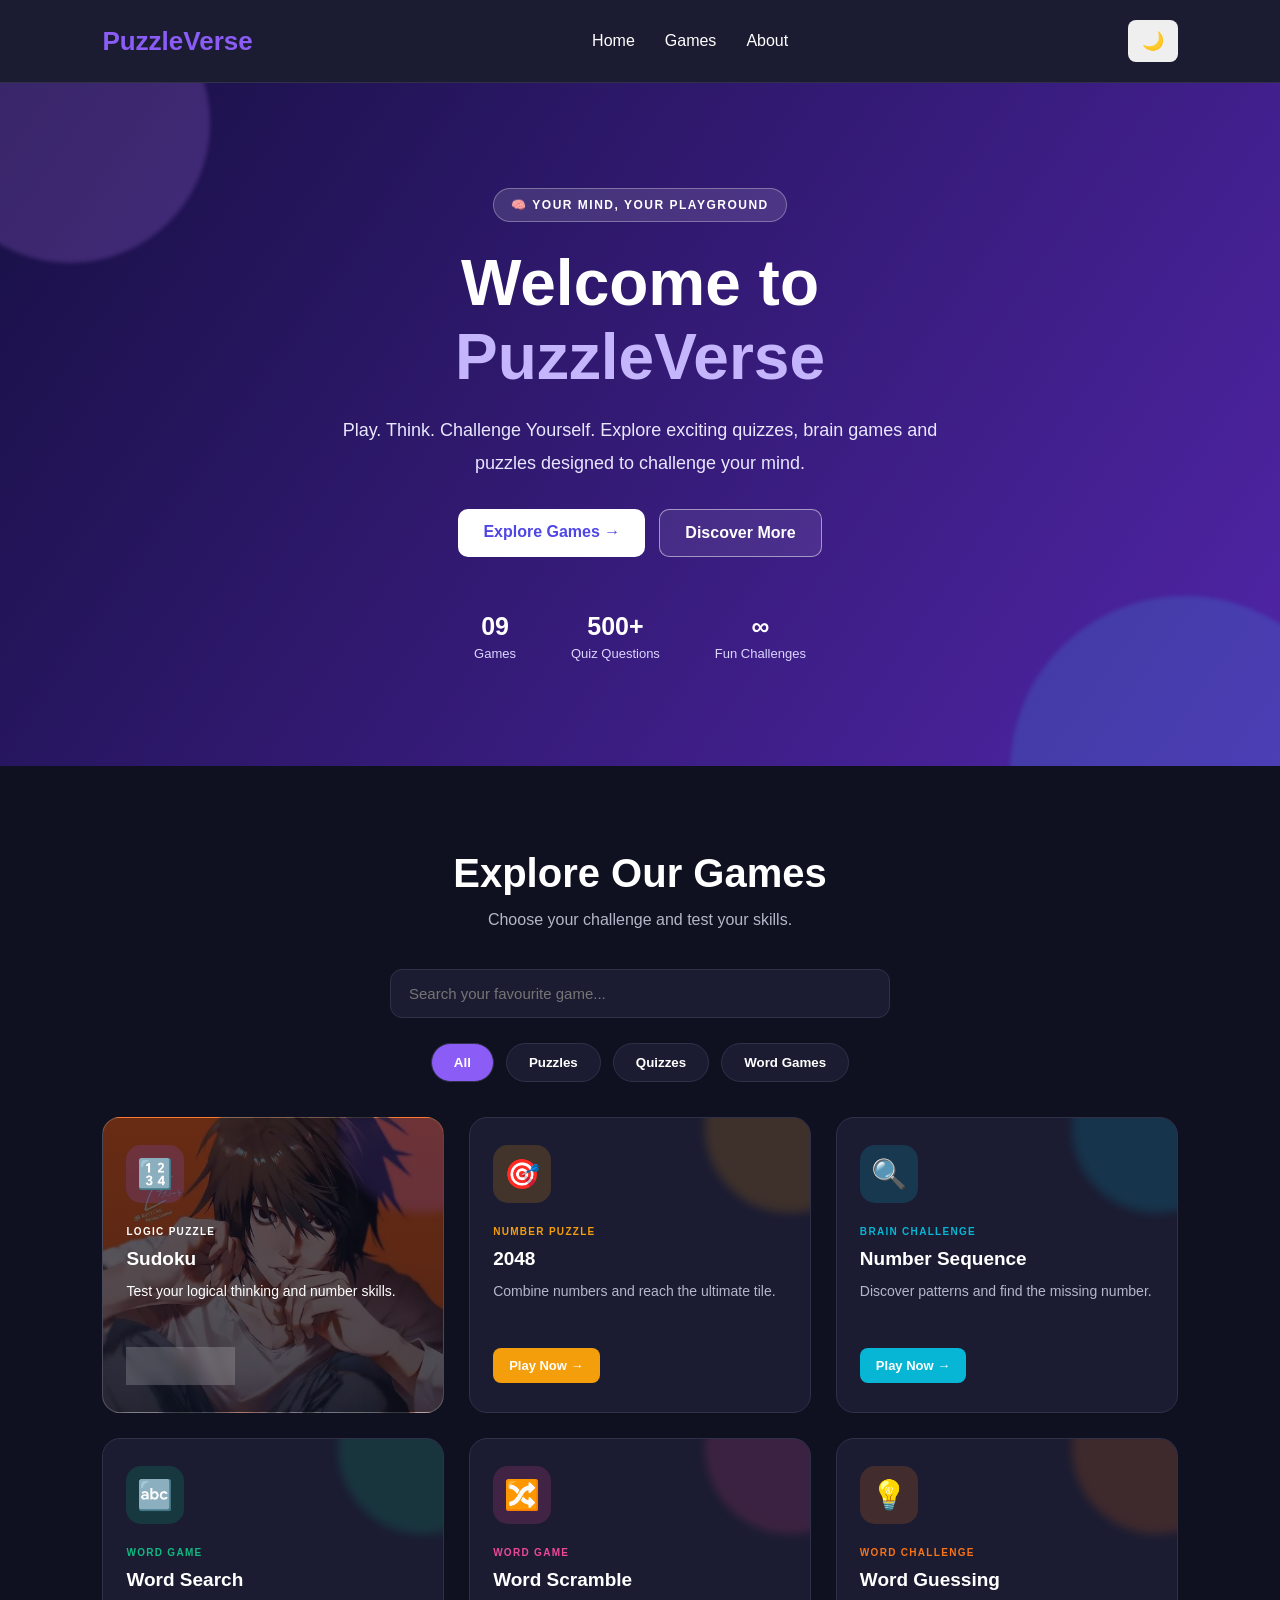
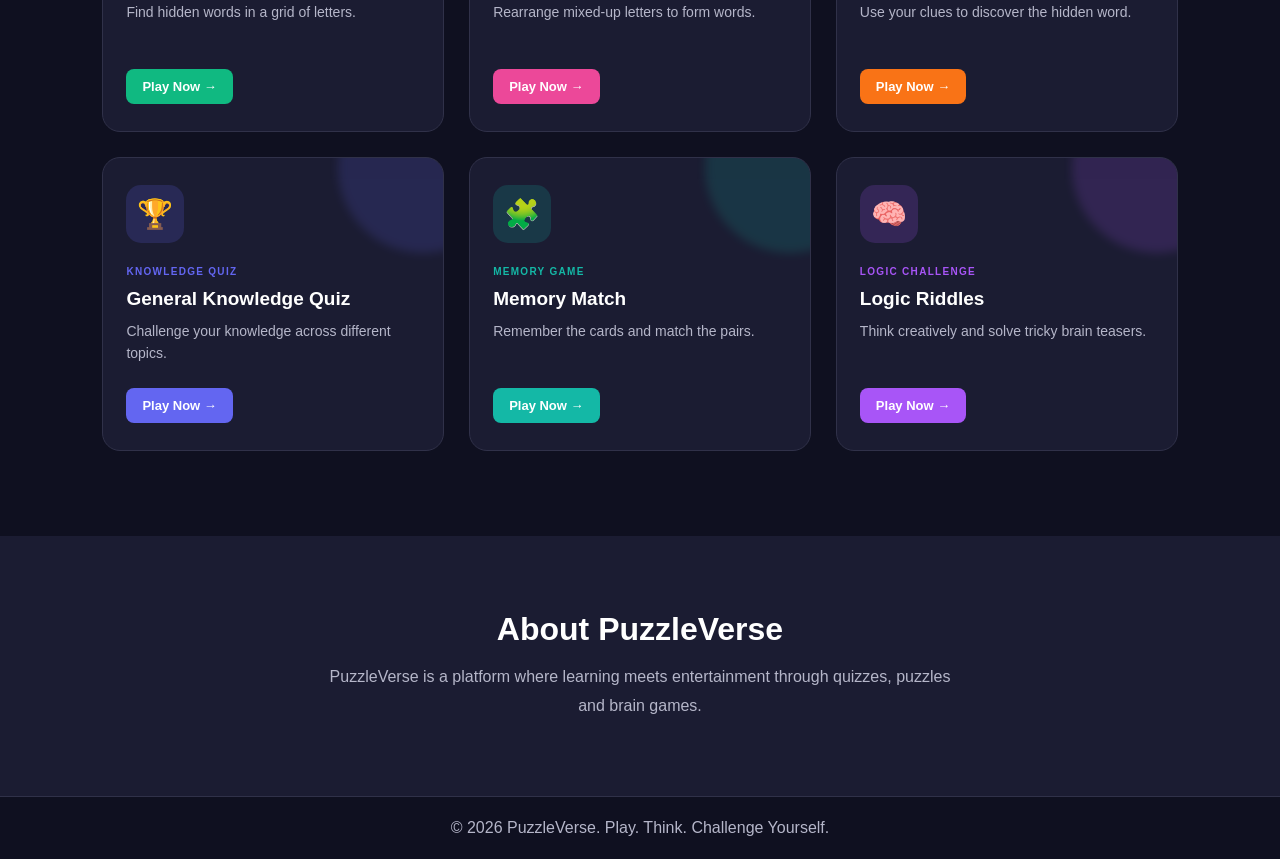
==== commit 9887f6f9: "Add anime background to Sudoku homepage card" ====
--- a/index.html
+++ b/index.html
@@ -27,23 +27,43 @@
     </header>
 
     <!-- Home Section -->
-    <main>
+    <section id="home" class="hero">
+    <div class="hero-content">
 
-        <section id="home" class="hero">
-            <div class="hero-content">
-                <h1>Welcome to PuzzleVerse</h1>
+        <span class="hero-badge">🧠 YOUR MIND, YOUR PLAYGROUND</span>
 
-                <p>
-                    Play. Think. Challenge Yourself.
-                    Explore quizzes and puzzles designed
-                    to challenge your mind.
-                </p>
+        <h1>
+            Welcome to <span>PuzzleVerse</span>
+        </h1>
 
-                <a href="#games" class="start-btn">
-                    Explore Games
-                </a>
+        <p>
+            Play. Think. Challenge Yourself.
+            Explore exciting quizzes, brain games and puzzles
+            designed to challenge your mind.
+        </p>
+
+        <div class="hero-actions">
+            <a href="#games" class="start-btn">Explore Games →</a>
+            <a href="#about" class="hero-secondary-btn">Discover More</a>
+        </div>
+
+        <div class="hero-highlights">
+            <div>
+                <strong>09</strong>
+                <span>Games</span>
             </div>
-        </section>
+            <div>
+                <strong>500+</strong>
+                <span>Quiz Questions</span>
+            </div>
+            <div>
+                <strong>∞</strong>
+                <span>Fun Challenges</span>
+            </div>
+        </div>
+
+    </div>
+</section>
 
         
 <!-- Games Section -->
@@ -71,64 +91,81 @@
     </div>
 
     <!-- Games Container -->
-    <div class="games-container">
+   <div class="games-container">
 
-        <div class="game-card" data-category="puzzle">
-            <h3>Sudoku</h3>
-            <p>Test your logical thinking.</p>
-            <a href="sudoku.html" class="play-link">Play Now</a>
-        </div>
-
-        <div class="game-card" data-category="puzzle">
-            <h3>2048</h3>
-            <p>Combine numbers and reach 2048.</p>
-            <a href="2048.html" class="play-link">Play Now</a>
-        </div>
-
-        <div class="game-card" data-category="puzzle">
-            <h3>Number Sequence</h3>
-            <p>Find the missing number.</p>
-            <a href="number-sequence.html" class="play-link">Play Now</a>
-        </div>
-
-        <div class="game-card" data-category="word">
-            <h3>Word Search</h3>
-            <p>Find hidden words.</p>
-            <a href="word-search.html" class="play-link">Play Now</a>
-        </div>
-
-        <div class="game-card" data-category="word">
-            <h3>Word Scramble</h3>
-            <p>Rearrange letters to form words.</p>
-            <a href="word-scramble.html" class="play-link">Play Now</a>
-        </div>
-
-        <div class="game-card" data-category="word">
-            <h3>Word Guessing</h3>
-            <p>Guess the hidden word.</p>
-            <a href="word-guessing.html" class="play-link">Play Now</a>
-        </div>
-
-        <div class="game-card" data-category="quiz">
-            <h3>General Knowledge Quiz</h3>
-            <p>Challenge your knowledge.</p>
-            <a href="quiz.html" class="play-link">Play Now</a>
-        </div>
-
-        <div class="game-card" data-category="puzzle">
-            <h3>Memory Match</h3>
-            <p>Test your memory skills.</p>
-            <a href="memory-match.html" class="play-link">Play Now</a>
-        </div>
-
-        <div class="game-card" data-category="puzzle">
-            <h3>Logic Riddles</h3>
-            <p>Solve interesting brain teasers.</p>
-            <a href="logic-riddles.html" class="play-link">Play Now</a>
-        </div>
-
+    <div class="game-card game-sudoku" data-category="puzzle">
+        <div class="game-icon">🔢</div>
+        <span class="game-tag">LOGIC PUZZLE</span>
+        <h3>Sudoku</h3>
+        <p>Test your logical thinking and number skills.</p>
+        <a href="sudoku.html" class="play-link">Play Now →</a>
     </div>
 
+    <div class="game-card game-2048" data-category="puzzle">
+        <div class="game-icon">🎯</div>
+        <span class="game-tag">NUMBER PUZZLE</span>
+        <h3>2048</h3>
+        <p>Combine numbers and reach the ultimate tile.</p>
+        <a href="2048.html" class="play-link">Play Now →</a>
+    </div>
+
+    <div class="game-card game-sequence" data-category="puzzle">
+        <div class="game-icon">🔍</div>
+        <span class="game-tag">BRAIN CHALLENGE</span>
+        <h3>Number Sequence</h3>
+        <p>Discover patterns and find the missing number.</p>
+        <a href="number-sequence.html" class="play-link">Play Now →</a>
+    </div>
+
+    <div class="game-card game-word-search" data-category="word">
+        <div class="game-icon">🔤</div>
+        <span class="game-tag">WORD GAME</span>
+        <h3>Word Search</h3>
+        <p>Find hidden words in a grid of letters.</p>
+        <a href="word-search.html" class="play-link">Play Now →</a>
+    </div>
+
+    <div class="game-card game-scramble" data-category="word">
+        <div class="game-icon">🔀</div>
+        <span class="game-tag">WORD GAME</span>
+        <h3>Word Scramble</h3>
+        <p>Rearrange mixed-up letters to form words.</p>
+        <a href="word-scramble.html" class="play-link">Play Now →</a>
+    </div>
+
+    <div class="game-card game-guessing" data-category="word">
+        <div class="game-icon">💡</div>
+        <span class="game-tag">WORD CHALLENGE</span>
+        <h3>Word Guessing</h3>
+        <p>Use your clues to discover the hidden word.</p>
+        <a href="word-guessing.html" class="play-link">Play Now →</a>
+    </div>
+
+    <div class="game-card game-quiz" data-category="quiz">
+        <div class="game-icon">🏆</div>
+        <span class="game-tag">KNOWLEDGE QUIZ</span>
+        <h3>General Knowledge Quiz</h3>
+        <p>Challenge your knowledge across different topics.</p>
+        <a href="quiz.html" class="play-link">Play Now →</a>
+    </div>
+
+    <div class="game-card game-memory" data-category="puzzle">
+        <div class="game-icon">🧩</div>
+        <span class="game-tag">MEMORY GAME</span>
+        <h3>Memory Match</h3>
+        <p>Remember the cards and match the pairs.</p>
+        <a href="memory-match.html" class="play-link">Play Now →</a>
+    </div>
+
+    <div class="game-card game-riddles" data-category="puzzle">
+        <div class="game-icon">🧠</div>
+        <span class="game-tag">LOGIC CHALLENGE</span>
+        <h3>Logic Riddles</h3>
+        <p>Think creatively and solve tricky brain teasers.</p>
+        <a href="logic-riddles.html" class="play-link">Play Now →</a>
+    </div>
+
+</div>
     <p id="no-results" hidden>No games found.</p>
 
 </section>
--- a/style.css
+++ b/style.css
@@ -2498,3 +2498,537 @@
         font-size: 1.1rem;
     }
 }
+
+/* Quiz Filters */
+
+.quiz-filters {
+    display: flex;
+    flex-direction: column;
+    gap: 15px;
+    margin: 25px 0;
+}
+
+.filter-group {
+    display: flex;
+    flex-direction: column;
+    gap: 8px;
+    text-align: left;
+}
+
+.filter-group label {
+    font-weight: 600;
+    color: var(--text-color);
+}
+
+.filter-group select {
+    padding: 12px;
+    border: 1px solid var(--border-color);
+    border-radius: 8px;
+    background: var(--card-bg);
+    color: var(--text-color);
+    font-size: 15px;
+    width: 100%;
+}
+
+#filter-count {
+    font-size: 14px;
+    opacity: 0.8;
+    margin: 0;
+    text-align: center;
+}
+/* Quiz Filter Dropdown Fix */
+
+.quiz-filters select {
+    background-color: var(--card-bg);
+    color: var(--text-color);
+}
+
+.quiz-filters select option {
+    background-color: white;
+    color: #171729;
+}
+/* =====================================
+   PUZZLEVERSE HOMEPAGE REDESIGN
+===================================== */
+
+/* Hero section */
+
+.hero {
+    position: relative;
+    min-height: 560px;
+    overflow: hidden;
+    background: linear-gradient(
+        125deg,
+        #171044,
+        #5125a8,
+        #312e81,
+        #172554
+    );
+    background-size: 300% 300%;
+    animation: heroGradient 12s ease infinite;
+}
+
+.hero::before,
+.hero::after {
+    content: "";
+    position: absolute;
+    border-radius: 50%;
+    pointer-events: none;
+    filter: blur(2px);
+}
+
+.hero::before {
+    width: 280px;
+    height: 280px;
+    top: -100px;
+    left: -70px;
+    background: rgba(192, 132, 252, 0.2);
+    animation: floatBubble 8s ease-in-out infinite;
+}
+
+.hero::after {
+    width: 350px;
+    height: 350px;
+    bottom: -180px;
+    right: -80px;
+    background: rgba(56, 189, 248, 0.17);
+    animation: floatBubble 10s ease-in-out infinite reverse;
+}
+
+.hero-content {
+    position: relative;
+    z-index: 1;
+    max-width: 760px;
+    padding: 45px 15px;
+}
+
+.hero-badge {
+    display: inline-block;
+    padding: 9px 17px;
+    margin-bottom: 25px;
+    border: 1px solid rgba(255,255,255,0.3);
+    border-radius: 30px;
+    background: rgba(255,255,255,0.12);
+    color: #ffffff;
+    font-size: 12px;
+    font-weight: bold;
+    letter-spacing: 1.5px;
+}
+
+.hero h1 {
+    font-size: clamp(2.3rem, 6vw, 4rem);
+    line-height: 1.15;
+    margin-bottom: 20px;
+    color: white;
+}
+
+.hero h1 span {
+    color: #c4b5fd;
+}
+
+.hero p {
+    max-width: 620px;
+    margin: 0 auto 30px;
+    color: #e9e7ff;
+    font-size: 18px;
+    line-height: 1.8;
+}
+
+.hero-actions {
+    display: flex;
+    justify-content: center;
+    flex-wrap: wrap;
+    gap: 14px;
+}
+
+.start-btn,
+.hero-secondary-btn {
+    padding: 14px 25px;
+    border-radius: 10px;
+    text-decoration: none;
+    font-weight: bold;
+    transition: 0.3s ease;
+}
+
+.start-btn {
+    background: white;
+    color: #4f46e5;
+}
+
+.start-btn:hover {
+    transform: translateY(-4px);
+    box-shadow: 0 8px 25px rgba(0,0,0,0.2);
+}
+
+.hero-secondary-btn {
+    color: white;
+    border: 1px solid rgba(255,255,255,0.5);
+    background: rgba(255,255,255,0.08);
+}
+
+.hero-secondary-btn:hover {
+    background: rgba(255,255,255,0.2);
+}
+
+.hero-highlights {
+    display: flex;
+    justify-content: center;
+    flex-wrap: wrap;
+    gap: 55px;
+    margin-top: 55px;
+}
+
+.hero-highlights div {
+    display: flex;
+    flex-direction: column;
+    gap: 5px;
+}
+
+.hero-highlights strong {
+    font-size: 25px;
+    color: white;
+}
+
+.hero-highlights span {
+    font-size: 13px;
+    color: #dcd6ff;
+}
+
+/* Hero animations */
+
+@keyframes heroGradient {
+    0%, 100% {
+        background-position: 0% 50%;
+    }
+
+    50% {
+        background-position: 100% 50%;
+    }
+}
+
+@keyframes floatBubble {
+    0%, 100% {
+        transform: translate(0, 0);
+    }
+
+    50% {
+        transform: translate(25px, -25px);
+    }
+}
+
+/* Games section */
+
+.games-section {
+    padding-top: 85px;
+    padding-bottom: 85px;
+}
+
+.games-section h2 {
+    font-size: clamp(1.8rem, 4vw, 2.5rem);
+}
+
+.section-description {
+    font-size: 16px;
+}
+
+/* Game cards */
+
+.games-container {
+    grid-template-columns: repeat(3, minmax(0, 1fr));
+    gap: 25px;
+    margin-top: 35px;
+}
+
+.game-card {
+    --game-accent: #8b5cf6;
+
+    position: relative;
+    overflow: hidden;
+    isolation: isolate;
+    min-height: 260px;
+    padding: 27px 23px;
+    border: 1px solid var(--border-color);
+    border-radius: 18px;
+    background: var(--card-color);
+    text-align: left;
+    transition:
+        transform 0.3s ease,
+        border-color 0.3s ease,
+        box-shadow 0.3s ease;
+}
+
+.game-card::before {
+    content: "";
+    position: absolute;
+    z-index: -1;
+    width: 170px;
+    height: 170px;
+    top: -75px;
+    right: -65px;
+    border-radius: 50%;
+    background: var(--game-accent);
+    opacity: 0.16;
+    filter: blur(5px);
+    transition: transform 0.4s ease, opacity 0.4s ease;
+}
+
+.game-card:hover {
+    transform: translateY(-9px);
+    border-color: var(--game-accent);
+    box-shadow: 0 14px 35px rgba(0,0,0,0.16);
+}
+
+.game-card:hover::before {
+    transform: scale(1.5);
+    opacity: 0.25;
+}
+
+.game-icon {
+    width: 58px;
+    height: 58px;
+    display: flex;
+    align-items: center;
+    justify-content: center;
+    margin-bottom: 18px;
+    border-radius: 15px;
+    background: color-mix(in srgb, var(--game-accent) 18%, transparent);
+    font-size: 29px;
+    transition: transform 0.3s ease;
+}
+
+.game-card:hover .game-icon {
+    transform: rotate(-7deg) scale(1.1);
+}
+
+.game-tag {
+    display: inline-block;
+    margin-bottom: 11px;
+    color: var(--game-accent);
+    font-size: 10px;
+    font-weight: bold;
+    letter-spacing: 1.3px;
+}
+
+.game-card h3 {
+    margin-bottom: 10px;
+    font-size: 19px;
+    color: var(--text-color);
+}
+
+.game-card p {
+    min-height: 48px;
+    margin-bottom: 20px;
+    color: var(--secondary-color);
+    line-height: 1.6;
+    font-size: 14px;
+}
+
+.game-card .play-link {
+    display: inline-block;
+    padding: 10px 16px;
+    border-radius: 8px;
+    background: var(--game-accent);
+    color: white;
+    font-size: 13px;
+    font-weight: bold;
+    transition: transform 0.2s ease, opacity 0.2s ease;
+}
+
+.game-card .play-link:hover {
+    transform: translateX(4px);
+    opacity: 0.88;
+    background: var(--game-accent);
+}
+
+/* Individual game accent colors */
+
+.game-sudoku {
+    --game-accent: #8b5cf6;
+}
+
+.game-2048 {
+    --game-accent: #f59e0b;
+}
+
+.game-sequence {
+    --game-accent: #06b6d4;
+}
+
+.game-word-search {
+    --game-accent: #10b981;
+}
+
+.game-scramble {
+    --game-accent: #ec4899;
+}
+
+.game-guessing {
+    --game-accent: #f97316;
+}
+
+.game-quiz {
+    --game-accent: #6366f1;
+}
+
+.game-memory {
+    --game-accent: #14b8a6;
+}
+
+.game-riddles {
+    --game-accent: #a855f7;
+}
+
+/* Search and category filter polish */
+
+#game-search {
+    border-radius: 12px;
+    padding: 15px 18px;
+    transition: border-color 0.2s, box-shadow 0.2s;
+}
+
+#game-search:focus {
+    box-shadow: 0 0 0 3px rgba(139, 92, 246, 0.15);
+}
+
+.filter-btn {
+    padding: 11px 22px;
+    font-weight: 600;
+}
+
+.filter-btn:hover {
+    transform: translateY(-2px);
+}
+
+/* About section */
+
+.about-section {
+    padding-top: 75px;
+    padding-bottom: 75px;
+}
+
+.about-section h2 {
+    font-size: 2rem;
+}
+
+.about-section p {
+    font-size: 16px;
+}
+
+/* Responsive homepage */
+
+@media (max-width: 900px) {
+    .games-container {
+        grid-template-columns: repeat(2, minmax(0, 1fr));
+    }
+
+    .hero-highlights {
+        gap: 35px;
+    }
+}
+
+@media (max-width: 600px) {
+    .hero {
+        min-height: auto;
+        padding: 45px 15px;
+    }
+
+    .hero-content {
+        padding: 25px 5px;
+    }
+
+    .hero p {
+        font-size: 16px;
+    }
+
+    .hero-highlights {
+        gap: 22px;
+        margin-top: 40px;
+    }
+
+    .hero-highlights strong {
+        font-size: 21px;
+    }
+
+    .games-section {
+        padding: 55px 6%;
+    }
+
+    .games-container {
+        grid-template-columns: 1fr;
+        gap: 18px;
+    }
+
+    .game-card {
+        min-height: 245px;
+    }
+
+    .about-section {
+        padding: 50px 7%;
+    }
+}
+
+/* Respect reduced-motion preferences */
+
+@media (prefers-reduced-motion: reduce) {
+    .hero {
+        animation: none;
+    }
+
+    .hero::before,
+    .hero::after {
+        animation: none;
+    }
+
+    .game-card,
+    .game-icon,
+    .play-link {
+        transition: none;
+    }
+}
+/* SUDOKU ANIME BACKGROUND */
+
+.game-card.game-sudoku {
+    background-image:
+        linear-gradient(
+            rgba(15, 15, 30, 0.62),
+            rgba(15, 15, 30, 0.72)
+        ),
+        url("images/sudoku-bg.webp");
+
+    background-size: cover;
+    background-position: center 35%;
+    background-repeat: no-repeat;
+
+    color: white;
+    border: 1px solid rgba(255, 255, 255, 0.2);
+}
+
+.game-card.game-sudoku h3,
+.game-card.game-sudoku p {
+    color: white;
+}
+
+.game-card.game-sudoku .game-tag {
+    color: #ffffff;
+}
+
+.game-card.game-sudoku .play-link {
+    color: white;
+    background: rgba(255, 255, 255, 0.18);
+    border: 1px solid rgba(255, 255, 255, 0.4);
+    backdrop-filter: blur(5px);
+}
+
+.game-card.game-sudoku .play-link:hover {
+    background: rgba(255, 255, 255, 0.3);
+}
+/* SUDOKU ANIME BACKGROUND - LIGHT MODE ONLY */
+
+body.light-theme .game-card.game-sudoku {
+    background-image:
+        linear-gradient(
+            rgba(15, 15, 30, 0.25),
+            rgba(15, 15, 30, 0.38)
+        ),
+        url("images/sudoku-bg.webp");
+}
